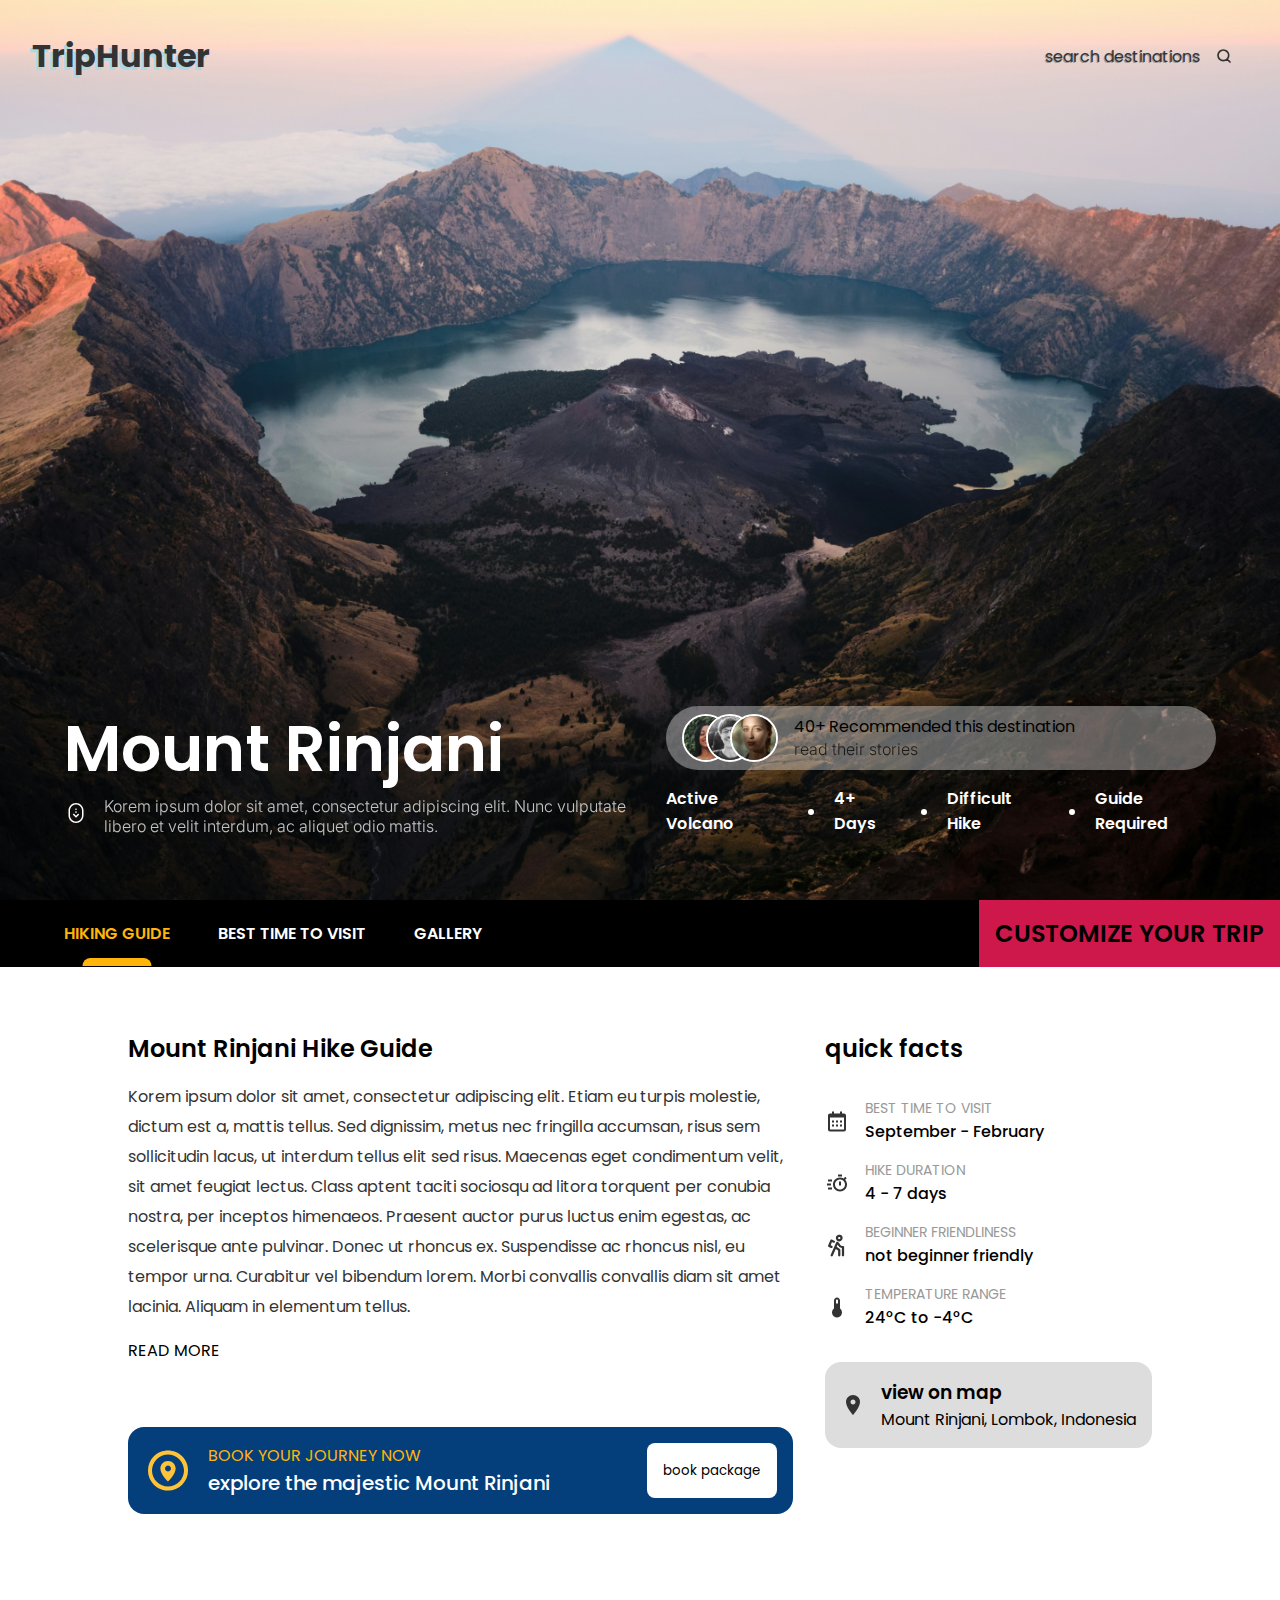
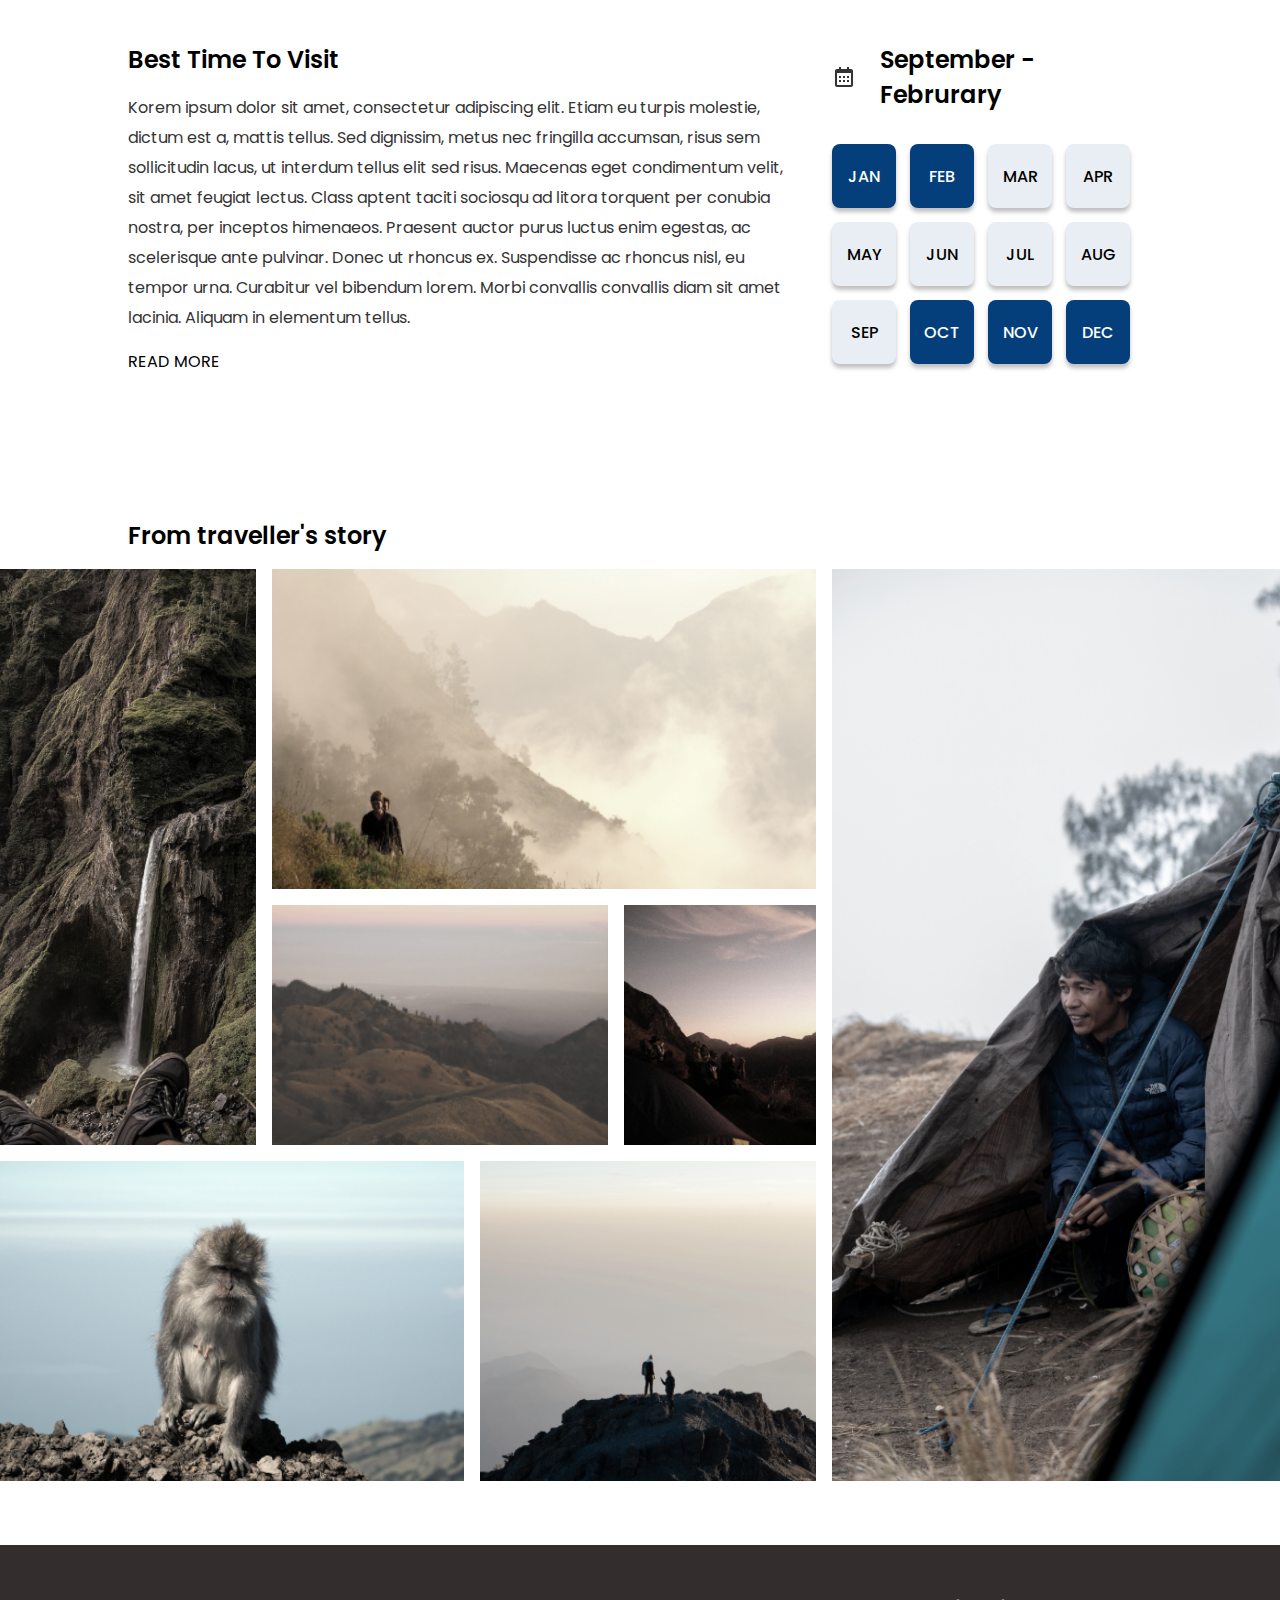
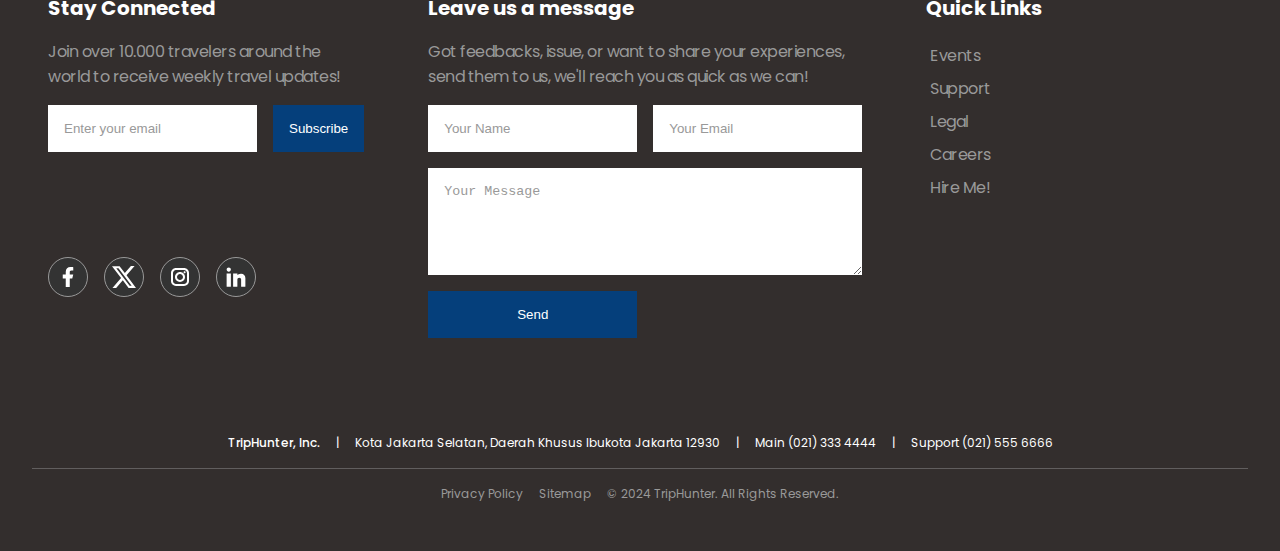
==== index.html @ 0fc958b6 "rework: add completely different website (#2)" ====
<!DOCTYPE html>
<html lang="en">
  <head>
    <meta charset="UTF-8" />
    <meta name="viewport" content="width=device-width, initial-scale=1.0" />
    <title>Hunt your next Trip!</title>
    <link rel="icon" type="image/x-icon" href="assets/favicon.ico" />
    <link rel="stylesheet" href="assets/style.css" />
  </head>
  <body>
    <section class="modal" id="search-modal">
      <a class="modal-bg-closer" href="#"></a>

      <div class="container">
        <form action="#">
          <div class="search-main">
            <svg
              xmlns="http://www.w3.org/2000/svg"
              width="24"
              height="24"
              viewBox="0 0 24 24"
              fill="none"
            >
              <path
                d="M21 20.9926L16.657 16.6496M16.657 16.6496C17.3999 15.9067 17.9892 15.0248 18.3912 14.0541C18.7933 13.0835 19.0002 12.0432 19.0002 10.9926C19.0002 9.94197 18.7933 8.90166 18.3913 7.93103C17.9892 6.9604 17.3999 6.07846 16.657 5.33558C15.9141 4.59269 15.0322 4.0034 14.0616 3.60135C13.0909 3.1993 12.0506 2.99237 11 2.99237C9.94942 2.99237 8.90911 3.1993 7.93848 3.60135C6.96785 4.0034 6.08591 4.59269 5.34302 5.33558C3.84269 6.83591 2.99982 8.87079 2.99982 10.9926C2.99982 13.1144 3.84269 15.1492 5.34302 16.6496C6.84335 18.1499 8.87824 18.9928 11 18.9928C13.1218 18.9928 15.1567 18.1499 16.657 16.6496Z"
                stroke="#333333"
                stroke-width="2.5"
                stroke-linecap="round"
                stroke-linejoin="round"
              />
            </svg>
            <input
              type="text"
              name="destination-name"
              id="destination-name"
              placeholder="search destinations ..."
            />
            <button type="submit">search</button>
          </div>

          <div class="search-category">
            <p>What kind of trip you looking for?</p>
            <div class="category-group">
              <input
                type="radio"
                name="trip-type"
                id="hike"
                value="hike"
                checked
              />
              <label for="hike">Hike</label>

              <input
                type="radio"
                name="trip-type"
                id="romantic"
                value="romantic"
              />
              <label for="romantic">Romantic</label>

              <input type="radio" name="trip-type" id="fancy" value="fancy" />
              <label for="fancy">Fancy</label>

              <input
                type="radio"
                name="trip-type"
                id="historical"
                value="historical"
              />
              <label for="historical">Historical</label>

              <input
                type="radio"
                name="trip-type"
                id="addrenaline"
                value="addrenaline"
              />
              <label for="addrenaline">Addrenaline Hunt</label>
            </div>
          </div>

          <div class="recent">
            <p>Recent Searches</p>

            <div class="recent-items">
              <div class="recent-item">
                <img src="assets/icons/hike.svg" alt="hike icon" />
                <div class="description">
                  <h3>Mount Rinjani</h3>
                  <p>
                    4+ days hike to the most beautiful peak on east Indonesia
                  </p>
                </div>
              </div>

              <div class="recent-item">
                <img src="assets/icons/fire.svg" alt="fire (adrenaline) icon" />
                <div class="description">
                  <h3>Gili Trawangan Bungee Jumping</h3>
                  <p>The best Bungee Jumping spot in Indonesia</p>
                </div>
              </div>

              <div class="recent-item">
                <img src="assets/icons/scuba.svg" alt="hike icon" />
                <div class="description">
                  <h3>Raja Ampat</h3>
                  <p>Scuba dive in the world-famous marine wildlife habitat</p>
                </div>
              </div>
            </div>
          </div>
        </form>

        <div class="footer"></div>
      </div>
    </section>

    <main>
      <header>
        <h1>TripHunter</h1>
        <a class="search" href="#search-modal">
          <span>search destinations</span>
          <svg
            xmlns="http://www.w3.org/2000/svg"
            width="24"
            height="24"
            viewBox="0 0 24 24"
            fill="none"
          >
            <path
              d="M21 20.9926L16.657 16.6496M16.657 16.6496C17.3999 15.9067 17.9892 15.0248 18.3912 14.0541C18.7933 13.0835 19.0002 12.0432 19.0002 10.9926C19.0002 9.94197 18.7933 8.90166 18.3913 7.93103C17.9892 6.9604 17.3999 6.07846 16.657 5.33558C15.9141 4.59269 15.0322 4.0034 14.0616 3.60135C13.0909 3.1993 12.0506 2.99237 11 2.99237C9.94942 2.99237 8.90911 3.1993 7.93848 3.60135C6.96785 4.0034 6.08591 4.59269 5.34302 5.33558C3.84269 6.83591 2.99982 8.87079 2.99982 10.9926C2.99982 13.1144 3.84269 15.1492 5.34302 16.6496C6.84335 18.1499 8.87824 18.9928 11 18.9928C13.1218 18.9928 15.1567 18.1499 16.657 16.6496Z"
              stroke-width="2.5"
              stroke-linecap="round"
              stroke-linejoin="round"
            />
          </svg>
        </a>
      </header>
      <section class="hero">
        <div class="title">
          <h1>Mount Rinjani</h1>

          <div class="subtitle">
            <div class="scroll-down">
                <img src="assets/icons/scroll_down.svg" alt="scroll down icon" />
              </div>
                <p class="small">
                    Korem ipsum dolor sit amet, consectetur adipiscing elit. Nunc
                    vulputate libero et velit interdum, ac aliquet odio mattis.
                </p>
          </div>
        </div>
        <div class="extra">
          <div class="recommendation">
            <div class="user-group">
              <img src="assets/users/user-3.png" alt="user-3" />
              <img src="assets/users/user-2.png" alt="user-2" />
              <img src="assets/users/user-1.png" alt="user-1" />
            </div>
            <div class="description">
              <p>40+ Recommended this destination</p>
              <p class="small">read their stories</p>
            </div>

            <div class="description smallscreen">
              <p>40+ Recommendations</p>
            </div>
          </div>

          <div class="labels">
            <span class="label">Active Volcano</span>
            <span class="label">4+ Days</span>
            <span class="label">Difficult Hike</span>
            <span class="label">Guide Required</span>
          </div>
        </div>
      </section>
    </main>

    <section class="tab">
      <div class="tab-main">
        <input
          type="radio"
          name="tab-item-selector"
          id="guide"
          value="guide"
          checked
        />
        <a href="#guide">
          <label for="guide"> Hiking Guide </label>
        </a>

        <input
          type="radio"
          name="tab-item-selector"
          id="best-time-to-visit"
          value="best-time-to-visit"
        />
        <a href="#best-time-to-visit">
          <label for="best-time-to-visit"> Best Time to visit </label>
        </a>

        <input
          type="radio"
          name="tab-item-selector"
          id="gallery"
          value="gallery"
        />
        <a href="#gallery">
          <label for="gallery"> Gallery </label>
        </a>
      </div>

      <div class="tab-extra">
        <h2>customize your trip</h2>
      </div>
    </section>

    <div class="with-article-wrapper">
      <section class="hike-guide with-article" id="guide">
        <div class="article-group">
          <article>
            <h2>Mount Rinjani Hike Guide</h2>
            <p>
              Korem ipsum dolor sit amet, consectetur adipiscing elit. Etiam eu
              turpis molestie, dictum est a, mattis tellus. Sed dignissim, metus
              nec fringilla accumsan, risus sem sollicitudin lacus, ut interdum
              tellus elit sed risus. Maecenas eget condimentum velit, sit amet
              feugiat lectus. Class aptent taciti sociosqu ad litora torquent
              per conubia nostra, per inceptos himenaeos. Praesent auctor purus
              luctus enim egestas, ac scelerisque ante pulvinar. Donec ut
              rhoncus ex. Suspendisse ac rhoncus nisl, eu tempor urna. Curabitur
              vel bibendum lorem. Morbi convallis convallis diam sit amet
              lacinia. Aliquam in elementum tellus.
            </p>
            <span class="more">read more</span>
          </article>

          <div class="quick-actions">
            <img src="assets/icons/location.svg" alt="location icon" />
            <div class="description">
              <h3>Book your journey now</h3>
              <p>explore the majestic Mount Rinjani</p>
            </div>
            <button>book package</button>
          </div>
        </div>

        <aside>
          <h2>quick facts</h2>
          <div class="items">
            <div class="item">
              <img src="assets/icons/calendar.svg" alt="calendar icon" />
              <div class="description">
                <h3>best time to visit</h3>
                <p>September - February</p>
              </div>
            </div>
            <div class="item">
              <img src="assets/icons/duration.svg" alt="duration icon" />
              <div class="description">
                <h3>hike duration</h3>
                <p>4 - 7 days</p>
              </div>
            </div>
            <div class="item">
              <img src="assets/icons/hike.svg" alt="hike icon" />
              <div class="description">
                <h3>beginner friendliness</h3>
                <p>not beginner friendly</p>
              </div>
            </div>
            <div class="item">
              <img src="assets/icons/temperature.svg" alt="temperature icon" />
              <div class="description">
                <h3>Temperature range</h3>
                <p>24°C to -4°C</p>
              </div>
            </div>
          </div>

          <div class="map-link">
            <img src="assets/icons/map.svg" alt="map icon" />
            <div class="description">
              <h3>view on map</h3>
              <p>Mount Rinjani, Lombok, Indonesia</p>
            </div>
          </div>
        </aside>
      </section>

      <section class="best-time-to-visit with-article" id="best-time-to-visit">
        <article>
          <h2>Best Time To Visit</h2>
          <p>
            Korem ipsum dolor sit amet, consectetur adipiscing elit. Etiam eu
            turpis molestie, dictum est a, mattis tellus. Sed dignissim, metus
            nec fringilla accumsan, risus sem sollicitudin lacus, ut interdum
            tellus elit sed risus. Maecenas eget condimentum velit, sit amet
            feugiat lectus. Class aptent taciti sociosqu ad litora torquent per
            conubia nostra, per inceptos himenaeos. Praesent auctor purus luctus
            enim egestas, ac scelerisque ante pulvinar. Donec ut rhoncus ex.
            Suspendisse ac rhoncus nisl, eu tempor urna. Curabitur vel bibendum
            lorem. Morbi convallis convallis diam sit amet lacinia. Aliquam in
            elementum tellus.
          </p>
          <span class="more">read more</span>
        </article>

        <aside>
          <div class="header">
            <img src="assets/icons/calendar.svg" alt="calendar icon" />
            <h2>September - Februrary</h2>
          </div>

          <div class="calendar">
            <div class="calendar-item active">jan</div>
            <div class="calendar-item active">feb</div>

            <div class="calendar-item">mar</div>

            <div class="calendar-item">apr</div>

            <div class="calendar-item">may</div>

            <div class="calendar-item">jun</div>

            <div class="calendar-item">jul</div>

            <div class="calendar-item">aug</div>

            <div class="calendar-item">sep</div>

            <div class="calendar-item active">oct</div>

            <div class="calendar-item active">nov</div>

            <div class="calendar-item active">dec</div>
          </div>
        </aside>
      </section>
    </div>

    <section class="gallery" id="gallery">
      <h2>From traveller's story</h2>
      <div class="images">
        <img src="assets/images/image-1.png" alt="image-1" />
        <img src="assets/images/image-2.png" alt="image-2" />
        <img src="assets/images/image-3.png" alt="image-3" />
        <img src="assets/images/image-4.png" alt="image-4" />
        <img src="assets/images/image-5.png" alt="image-5" />
        <img src="assets/images/image-6.png" alt="image-6" />
        <img src="assets/images/image-7.png" alt="image-7" />
      </div>
    </section>

    <div class="bottom">
      <section class="subscribe">
        <h3>Stay Connected</h3>
        <p>
          Join over 10.000 travelers around the world to receive weekly travel
          updates!
        </p>
        <form action="#">
          <input type="email" name="email" placeholder="Enter your email" />
          <button type="submit">Subscribe</button>
        </form>
      </section>

      <section class="comment">
        <h3>Leave us a message</h3>
        <p>
          Got feedbacks, issue, or want to share your experiences, send them to
          us, we'll reach you as quick as we can!
        </p>
        <form action="#">
          <input type="text" name="name" placeholder="Your Name" />
          <input type="email" name="email" placeholder="Your Email" />
          <textarea
            name="message"
            placeholder="Your Message"
            rows="5"
          ></textarea>
          <button type="submit">Send</button>
        </form>
      </section>

      <section class="quick-links">
        <h3>Quick Links</h3>
        <ul>
          <li><a href="#">Events</a></li>
          <li><a href="#">Support</a></li>
          <li><a href="#">Legal</a></li>
          <li><a href="#">Careers</a></li>
          <li><a href="#">Hire Me!</a></li>
        </ul>
      </section>

      <section class="social">
        <ul>
          <li>
            <a href="#"
              ><img src="assets/icons/facebook.svg" alt="facebook icon"
            /></a>
          </li>
          <li>
            <a href="#"><img src="assets/icons/x.svg" alt="twitter icon" /></a>
          </li>
          <li>
            <a href="#"
              ><img src="assets/icons/instagram.svg" alt="instagram icon"
            /></a>
          </li>
          <li>
            <a href="#"
              ><img src="assets/icons/linkedin.svg" alt="linkedin icon"
            /></a>
          </li>
        </ul>
      </section>
    </div>

    <footer>
      <div class="detail">
        <p>TripHunter, Inc.</p>
        <p>Kota Jakarta Selatan, Daerah Khusus Ibukota Jakarta 12930</p>
        <p>Main (021) 333 4444</p>
        <p>Support (021) 555 6666</p>
      </div>
      <nav>
        <a href="/privacy.html">Privacy Policy</a>
        <a href="#">Sitemap</a>
        <p>&copy; 2024 TripHunter. All Rights Reserved.</p>
      </nav>
    </footer>
  </body>
</html>
---- assets/style.css ----
* {
    box-sizing: border-box;
}
html, body, h1, h2, h3, h4, p, a, li, ul {
    margin: 0;
    padding: 0;
}

@font-face {
    font-family: 'Inter';
    src: url(fonts/Inter/Inter-VariableFont_opsz\,wght.ttf);
}

@font-face {
    font-family: 'Poppins';
    src: url(fonts/Poppins/Poppins-Regular.ttf);
    font-weight: 400;
    font-style: normal;
}

@font-face {
    font-family: 'Poppins';
    src: url(fonts/Poppins/Poppins-Medium.ttf);
    font-weight: 600;
    font-style: normal;
}

@font-face {
    font-family: 'Poppins';
    src: url(fonts/Poppins/Poppins-SemiBold.ttf);
    font-weight: 700;
    font-style: normal;
}


@font-face {
    font-family: 'Poppins';
    src: url(fonts/Poppins/Poppins-Bold.ttf);
    font-weight: 800;
    font-style: normal;
}

body {
    font-family: 'Poppins', sans-serif; 
}

.small {
    font-family: 'Inter', sans-serif;
    font-weight:300;
    opacity: .75;
}

.modal {
    visibility: hidden;
    position: absolute;
    top: 0;
    bottom: 0;
    right: 0;
    left: 0;
    display: flex;
    align-items: center;
    justify-content: center;
}

.modal .modal-bg-closer {
    display: block;
    position: absolute;
    top: 0;
    bottom: 0;
    right: 0;
    left: 0;
    
    transition: all .5s;
    z-index: 4;
    background: rgba(0, 0, 0, 0.5);
}

.modal:target {
    visibility: visible;
    opacity: 1;
}

.modal .container {
    min-width: 480px;
    width: 50vw;
    background: #fff;
    z-index: 5;
    border-radius: 1rem;
}

.modal .search-main {
    display: flex;
    flex-direction: row;
    justify-content: space-between;
    gap:1rem;
    padding: 1rem;
    border-bottom: 1px solid #ccc;
}

.modal .search-main input {
    border: none;
    width: 100%;
    flex: 1;
    font-size: 1rem;
    letter-spacing: .75px;
}

.modal .search-main input::placeholder {
    color: #999;
}

.modal .search-main input:focus, .modal .search-main input:active {
    outline: none;
}

.modal .search-main button {
    border: none;
    background-color:transparent;
    cursor: pointer;
}

.modal .search-main button:hover {
    text-decoration: underline;
}

.modal .search-category {
    padding: 1rem;
    display: flex;
    gap:1rem;
    flex-direction: column;
    border-bottom: 1px solid #ccc;
}

.modal .search-category .category-group {
    display: flex;
    flex-direction: row;
    gap: .5rem;
}

.modal .search-category input[type=radio] {
    display: none;
}

.modal .search-category label {
    display: flex;
    justify-content: center;
    align-items: center;
    padding: .25rem .5rem;
    cursor: pointer;
    border-radius: 4px;
    border: 2px solid transparent;
    box-shadow: rgba(0, 0, 0, 0.05) 0px 6px 24px 0px, rgba(0, 0, 0, 0.08) 0px 0px 0px 1px;
    font-size: .875rem;
    user-select: none;
    cursor: pointer;
    color: #999;
    transition: color .2s ease-out, border-color .2s ease-out;
}

.modal .search-category label:hover {
    text-decoration: underline;
    color: #333;
}

.modal .search-category input[type=radio]:checked + label {
    border-color: #333;
    color: #333;
}

.modal .recent {
    padding: 1rem;
    display: flex;
    flex-direction: column;
    gap: 1rem;
}

.modal .recent .recent-items {
    display: flex;
    flex-direction: column;
    gap: 1rem;
}

.modal .recent .recent-item {
    display: flex;
    flex-direction: row;
    gap: 1rem;
    cursor: pointer;
    user-select: none;
    opacity: .5;
    transition: opacity .2s ease-out;
}

.modal .recent .recent-item:hover {
    opacity: 1;
}

.modal .recent .recent-item:hover .description h3 {
    text-decoration: underline;
}

.modal .recent .recent-item img {
    display: block;
    background: #f2f2f2;
    width: 2rem;
    height: 2rem;
    padding: .5rem;
    border: 1px solid #ddd;
    border-radius: .5rem;
}

.modal .recent .recent-item .description {
    display: flex;
    flex-direction: column;
}

.modal .recent .recent-item .description h3 {
    font-size: 1rem;
    font-weight: 600;
}

.modal .recent .recent-item .description p {
    font-size: .875rem;
    font-weight: 400;
    color: #333;
}


header {
    display: flex;
    align-items: center;
    justify-content: space-between;
    padding: 2rem;
}

header .search {
    display: flex;
    align-items: center;
    gap: 1rem;
    padding: .5rem 1rem;
    color: #333;
    text-decoration: none;
    background: transparent;
    transition: background .2s ease-out, color .2s ease-out .2s;
    cursor: pointer;
    border-radius: 1rem;
}

header .search svg {
    stroke: #333;
    width: 1rem;
    height: 1rem;
    transition: stroke .2s ease-out .2s;
}

header .search:hover {
    background: #00000077;
    color: #fff;
}

header .search:hover svg {
    stroke: #fff;
}

header .search img {
    width: 1rem;
    height: 1rem;
}

main header .search span {
    text-shadow: -0.04em 0.04em #999;
}

main header .search:hover span  {
    text-shadow: none;
}


main {
    background: url('images/hero-bg.png');
    background-size: cover;
    background-repeat: no-repeat;
    background-position: center;
    width: 100vw;
    height: 100vh;

    display: flex;
    flex-direction: column;
    justify-content: space-between;
}

main section.hero {
    display: flex;
    flex-direction: row;
    align-items: flex-end;
    justify-content: space-between;
    padding: 4rem;
}

main header h1 {
    color: #333;
    text-shadow: -0.08em 0.08em lightblue;
    font-family: Poppins;
    font-size: 2rem;
    font-style: normal;
    font-weight: 800;
    line-height: normal;
}


main section.hero .title h1 {
    font-size: 4rem;
    font-weight: 700;
    color: #fff;
    max-width: 45vw;
}


main section.hero .title p {
    color: #fff;
    max-width: 45vw;
}

main section.hero .subtitle {
    display: flex;
    flex-direction: row;
    gap: 1rem;
    align-items: center;
    justify-content: start;
}

main section.hero .subtitle .scroll-down {
    user-select: none;
    animation: wave 2s infinite;
}

@keyframes wave {
    50%,
    100% {
        transform: translateY(0);
    }

	70%,
	90% {
		transform: translateY(8px);
	}

	60%, 
    80% {
		transform: translateY(-8px);
	}
}

main .extra .recommendation {
    display: flex;
    gap: 1rem;
    background: #ffffff5b;
    padding: .5rem 1rem;
    padding-right: 2rem;
    border-radius: 3rem;
    justify-content: flex-start;
}

main .extra .recommendation .description {
    display: flex;
    flex-direction: column;
}

main .extra .recommendation .description.smallscreen {
    display: none;
}

.user-group {
    display: flex;
    justify-content: center;
    align-items: center; 
    width: 6rem;
}

.user-group img {
    border-radius: 50%;
    border: 2px solid #FFF;
    height: 48px;
    width: 48px;
}

.user-group img:nth-child(1) {
    transform: translateX(1.5rem);
    z-index: 1;
}
.user-group img:nth-child(2) {
    z-index: 2;
}

.user-group img:nth-child(3) {
    transform: translateX(-1.5rem);
    z-index: 3;
}

main section.hero .labels {
    display: flex;
    gap: 3rem;
    margin-top: 1rem;
}

main section.hero .labels .label {
    color: #fff;
    position: relative;
    font-weight: 700;
}

main section.hero .labels .label:not(:last-child)::after {
    position: absolute;
    right: -1.75rem;
    top:calc(50% - .125rem);
    content: '';
    display: block;
    width: .375rem;
    height: .375rem;
    border-radius: 50%;
    background: #fff;
}

section.tab {
    display: flex;
    flex-direction: row;
    justify-content: space-between;
    align-items: center;
    background: #000;
    
    padding-left: 3rem;
    font-weight: 700;
    text-transform: uppercase;
}

section.tab a {
    text-decoration: none;
    color: #fff;
}

section.tab .tab-main {
    display: flex;
    flex-direction: row;
    gap: 1rem;
}

section.tab .tab-main label {
    user-select: none;
}

section.tab .tab-main input[type="radio"] {
    display: none;
}

section.tab .tab-main input[type="radio"]:checked + a label {
    color: #ffb509;
}

section.tab .tab-main input[type="radio"]:checked + a label::after {
    content: '';
    display: block;
    width: 50%;
    height: .5rem;
    position: absolute;
    bottom: calc(-.25rem - 1px);
    left: 50%;
    transform: translateX(-50%);
    background: #ffb509;
    border-top-left-radius: 1rem;
    border-top-right-radius: 1rem;
}

section.tab .tab-main label {
    padding: 1rem;
    position: relative;
    cursor: pointer;
}

section.tab .tab-main label:hover a {
    cursor: pointer;
    text-decoration: underline;
}

section.tab .tab-main .tab-item {
    padding: 1rem;
}

section.tab .tab-extra {
    background: #CE184C;
    padding: 1rem;
}

section .article-group {
    flex: 1;
    display: flex;
    flex-direction: column;
    gap: 4rem;
}

section aside {
    min-width: 25vw;
    display: flex;
    flex-direction: column;

    gap: 2rem;
}

section article {
    display: flex;
    flex-direction: column;
    gap: 1rem;
}

section article p {
    line-height: 1.875rem;
    color: #333;
}

section article span {
    text-transform: uppercase;
    cursor: pointer;
}

section article span:hover {
    text-decoration: underline;
}

section.hike-guide {
    padding: 4rem 8rem;
    display: flex;
    gap: 2rem;
}

section.hike-guide .quick-actions {
    display: flex;
    gap: 1rem;
    background: #053F7B;
    padding: 1rem;
    border-radius: 1rem;
}

section.hike-guide .quick-actions .description {
    display: flex;
    flex-direction: column;
    flex: 1;
}

section.hike-guide .quick-actions .description h3 {
    font-size: 1rem;
    font-weight: 400;
    text-transform: uppercase;
    color: #FFB509;
} 

section.hike-guide .quick-actions .description p {
    font-weight: 600;
    font-size: 1.25rem;
    color: #fff;
}

section.hike-guide .quick-actions button {
    border: none;
    background: #fff;
    font-family: 'Poppins', sans-serif;
    padding: 1rem;
    border-radius: .5rem;
}


section.hike-guide .items {
    display: flex;
    flex-direction: column;
    gap: 1rem;
}

section.hike-guide .item {
    display: flex;
    align-items: center;
    gap: 1rem;
}

section.hike-guide   .item .description h3 {
    font-size: .875rem;
    font-weight: 400;
    text-transform: uppercase;
    color: #999;
}

section.hike-guide   .item .description p {
    font-weight: 600;
    font-size: 1rem;
}

section.hike-guide .map-link {
    display: flex;
    flex-direction: row;
    gap: 1rem;
    padding: 1rem;
    background: #ddd;
    border-radius: 1rem;
}

section.best-time-to-visit {
    display: flex;
    gap: 2rem;
    padding: 4rem 8rem;
}

section.best-time-to-visit aside .header {
    display: flex;
    gap: 1.5rem;
}

.calendar {
    display: grid;
    grid-template-columns: repeat(4, 4rem);
    gap: .875rem;
}

.calendar-item {
    font-weight: 600;
    text-transform: uppercase;
    background: #E8EEF3;
    width: 4rem;
    height: 4rem;
    border-radius: .5rem;
    box-shadow: 0px 4px 4px 0px rgba(0, 0, 0, 0.25);
    display: flex;
    align-items: center;
    justify-content: center;
}

.calendar-item.active {
    background-color: #053F7B;
    color: #fff;
}

section.gallery {
    padding: 4rem 0;
}

section.gallery h2 {
    padding: 1rem 8rem;
}

section.gallery .images {
    display: grid;
    grid-template-columns: 20% 15% 10% 15% 40%;
    grid-template-rows: 20rem 15rem 20rem;
    gap: 1rem;
    width: 100vw;
    overflow-x: auto;
}

section.gallery .images img {
    width: 100%;
    height: 100%;
    object-fit: cover;
    object-position: center;
    filter: grayscale(.5) blur(.5px);
    transition: filter .1s ease-out .2s, transform .2s ease-out;
    cursor: pointer;
}

section.gallery .images img:hover {
    filter: grayscale(0) blur(0);
    transform: scale(1.005);
}

section.gallery .images img:nth-child(1) {
    grid-column: 1 / 2;
    grid-row: 1 / 3;
    object-position: center bottom;
}

section.gallery .images img:nth-child(2) {
    grid-column: 2 / 5;
    grid-row: 1 / 2;
    object-position: center bottom;
}

section.gallery .images img:nth-child(3) {
    grid-column: 2 / 4;
    grid-row: 2 / 3;
    object-position: center calc(50% - 6rem);
}

section.gallery .images img:nth-child(4) {
    grid-column: 4/5;
    grid-row: 2 / 3;
}

section.gallery .images img:nth-child(5) {
    grid-column: 1/3;
    grid-row: 3 / 4;
    
}

section.gallery .images img:nth-child(6) {
    grid-column: 3/5;
    grid-row: 3 / 4;
    object-position: center calc(50%);
}
section.gallery .images img:nth-child(7) {
    grid-column: 5/6;
    grid-row: 1/ 4;
}

.bottom {
    gap: 2rem;
    padding: 2rem;
    background-color: #332e2d;
    overflow: hidden;
}

.bottom button {
    border: none;
    background-color: #053F7B;
    color: #fff;
    padding: 1rem;
    cursor: pointer;
}

.bottom input,
.bottom textarea {
    border: none;
    background-color: #fff;
    padding: 1rem;
}

.bottom input::placeholder, 
.bottom textarea::placeholder {
    color: #999;
}

.bottom input:focus, .bottom input:active, .bottom textarea:focus, .bottom textarea:active {
    outline: none;
}

.bottom section {
    display: flex;
    flex-direction: column;
    gap: 1rem;
    padding: 1rem;
}

.bottom h3 {
    font-size: 1.25rem;
    font-weight: 800;
    color: #fff;
}

.bottom p, .bottom a {
    color: #999;
    font-size: 1rem;
    letter-spacing: -.5px;
}

.bottom section.subscribe {
    grid-area: subscribe;
}

.bottom section.social {
    grid-area: social;
}

.bottom section.comment {
    grid-area: comment;
}

.bottom section.quick-links {
    grid-area: quick-links;
}

.bottom  ul li {
    list-style: none;
}

.bottom section.social ul {
    display: flex;
    align-items: flex-start;
    justify-content: flex-start;
    gap: 1rem;
}

.bottom section.social a {
    border-radius: 3.125rem;
    border: 1px solid #999;
    background: #333;
    display: flex;
    width: 2.5rem;
    height: 2.5rem;
    padding: 0.75rem;
    justify-content: center;
    align-items: center;
    gap: 0.625rem;
    flex-shrink: 0;
}

.bottom section.quick-links li {
    padding: .25rem;
}

.bottom section.quick-links a {
    text-decoration: none;
}

.bottom section.quick-links a:hover {
    color: #053F7B;
}

.bottom section.subscribe form {
    display: flex;
    flex-direction: row;
    align-items: center;
    justify-content: flex-start;
    gap: 1rem;
}

.bottom section.subscribe input {
    flex: 1;
}

.bottom section.comment form {
    display: grid;
    grid-template-columns: 1fr 1fr;
    grid-template-rows: auto;
    grid-template-areas:
        "name email"
        "message message";
    gap: 1rem;
}


.bottom section.comment form input[name="name"] {
    grid-area: name;
}

.bottom section.comment form input[name="email"] {
    grid-area: email;
}

.bottom section.comment form textarea {
    grid-area: message;
}

footer {
    background-color: #332e2d;
    color: #fff;
    padding: 2rem;
    font-size: .75rem;
    overflow: hidden;
}

footer .detail {
    display: flex;
    gap: 1rem;
    justify-content: center;
    border-bottom: 1px solid #99999975;
    padding: 1rem;
}

footer .detail p:first-child {
    font-weight: 600;
}

footer .detail p:first-child::before{
    content: none;
}


footer .detail p::before {
    content: " | ";
    display: inline-block;
    padding-right: 1rem;
}

footer nav {
    display: flex;
    justify-content: center;
    padding: 1rem;
    gap: 1rem;
    color: #999;
}

footer a {
    color: #999;
    text-decoration: none;
    cursor: pointer;
}

footer a:hover {
    color: #053F7B;
}


/* Large devices (desktops, 1025px and up) */
@media only screen and (min-width: 1025px) {
    .bottom {
        display: grid;
        grid-template-columns: repeat(3, 1fr);
        grid-template-rows: auto;
        grid-template-areas:
            "subscribe comment quick-links"
            "social comment quick-links";
    }
}

/* Medium devices (tablets, 769px to 1024px) */
@media only screen and (min-width: 769px) and (max-width: 1024px) {
    main section.hero  {
        padding: 2rem;
        gap:1rem;
    }

    main .extra .recommendation {
        padding-right: .5rem;
        padding: .5rem;
    }

    main section.hero .title {
        flex: 1;
    }

    main section.hero .extra {
        max-width: 45vw;
    }

    main section.hero .labels .label:not(:last-child)::after {
        content: none;
    }

    main section.hero .labels {
        gap: 1rem;
    }

    section.tab {
        display: none;
    }

    .with-article-wrapper {
        display: flex;
        flex-direction: row;
        width: 100vw;
        overflow-x: auto;
    }

    section.with-article {
        padding:2rem;
        min-width: 100vw;
    }

    section.best-time-to-visit aside{
        display: none;
    }

    section.gallery h2 {
        padding: 2rem;
    }

    .bottom {
        grid-template-columns: repeat(2, 1fr);
        grid-template-areas:
            "subscribe comment"
            "social quick-links";
    }
}

/* Small devices (phones, 768px and down) */
@media only screen and (max-width: 768px) {
    .modal .container {
        min-width: calc(100vw - 2rem);
    }

    .modal .container .search-category .category-group {
        overflow-x: auto;
    }

    main header {
        padding: 1rem;
    }

    header .search {
        display: none;
    }


    main section.hero {
        display: flex;
        flex-direction: column;
        gap: 1rem;
        padding: 1rem;
        align-items: stretch;
    }

    main section.hero .scroll-down {
        display: none;
    }

    main section.hero .labels {
        display: none;
    }

    main section.hero .title {
        display: flex;
        flex-direction: column;
        gap: 1rem;
    }

    main section.hero .title h1 {
        display: block;
        font-size: 2.5rem;
        line-height: 2.5rem;
        width: 100%;
        max-width: 100%;
    }

    main section.hero .title p {
        display: none;
    }

    main .extra .recommendation {
        padding-right: .5rem;
        padding: .5rem;
    }

    main .extra .recommendation .description {
        display: none;
    }

    main .extra .recommendation .description.smallscreen {
        display: flex;
        align-items: center;
        justify-content: center;
    }

    main .extra .recommendation .description.smallscreen p {
        max-width: 100%;
    }

    section.tab {
        display: none;
    }

    .with-article-wrapper {
        display: flex;
        flex-direction: row;
        width: 100vw;
        overflow-x: auto;
    }

    section.with-article {
        padding:0;
    }

    section article, section aside {
        min-width: 100vw;
        padding: 1rem;
    }

    section.hike-guide .quick-actions {
        margin: 1rem;
        display: grid;
        grid-template-columns: 3rem 1fr;
        grid-template-rows: 1fr 3rem;
        grid-template-areas: "icon description" "button button";
    }

    section.hike-guide .quick-actions img {
        grid-area: icon;
    }

    section.hike-guide .quick-actions .description {
        grid-area: description;
    }

    section.hike-guide .quick-actions button {
        grid-area: button;
    }

    section.best-time-to-visit aside{
        display: none;
    }

    section.gallery h2 {
        display: none;
    }

    section.gallery .images {
        display: flex;
        flex-direction: column;
    }

    section.gallery .images img {
        width: auto;
        height: auto;
        padding: 0 1rem;
    }

    section.gallery .images img:nth-child(1),
    section.gallery .images img:nth-child(2),
    section.gallery .images img:nth-child(3),
    section.gallery .images img:nth-child(4),
    section.gallery .images img:nth-child(5),
    section.gallery .images img:nth-child(6),
    section.gallery .images img:nth-child(7) {
        object-position: unset;
    }

    .bottom {
        grid-template-columns: 1fr;
        grid-template-areas:
            "subscribe"
            "social"
            "comment"
            "quick-links";
    }

    .bottom section.comment form {
        display: grid;
        grid-template-columns: 1fr;
        grid-template-rows: auto;
        grid-template-areas:
            "name"
            "email"
            "message";
        gap: 1rem;
    }

    footer .detail {
        flex-direction: column;
    }

    footer .detail p::before {
        content: none;
    }

    footer nav {
        flex-direction: column;
    }
}
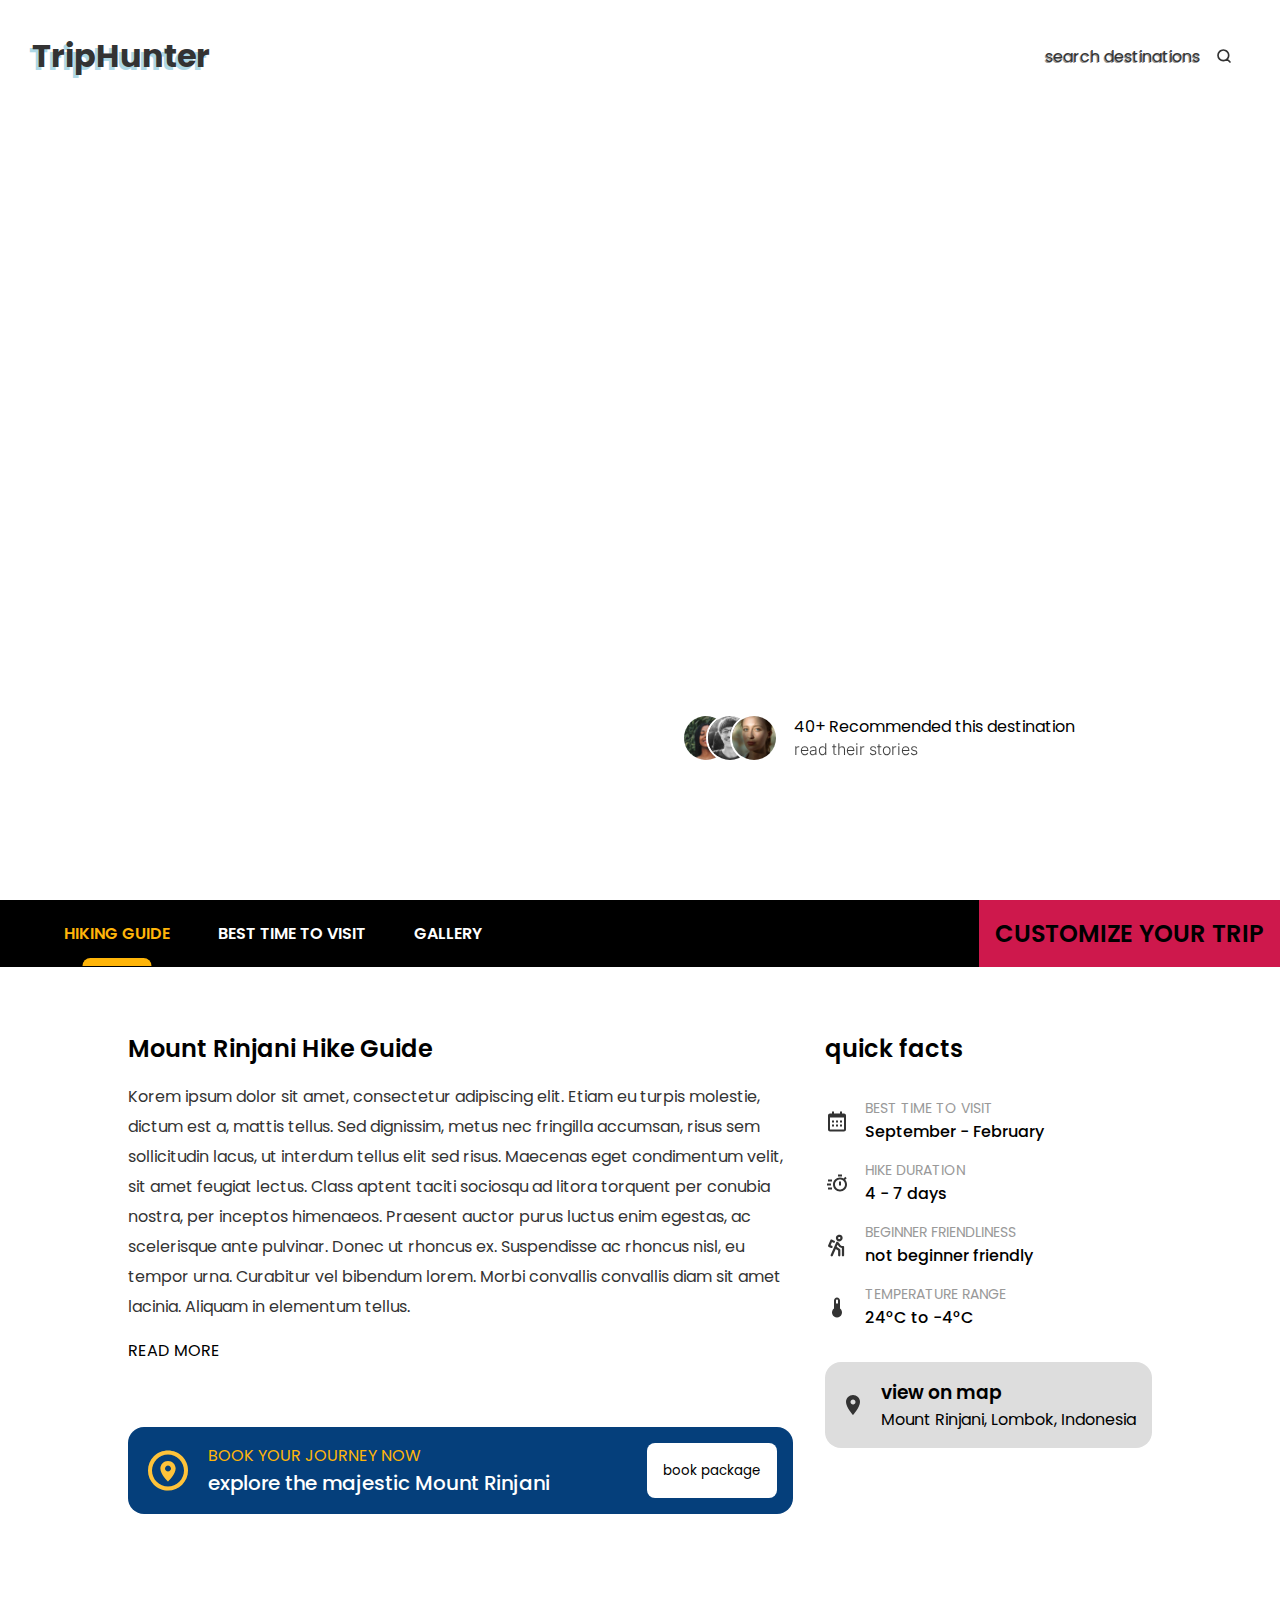
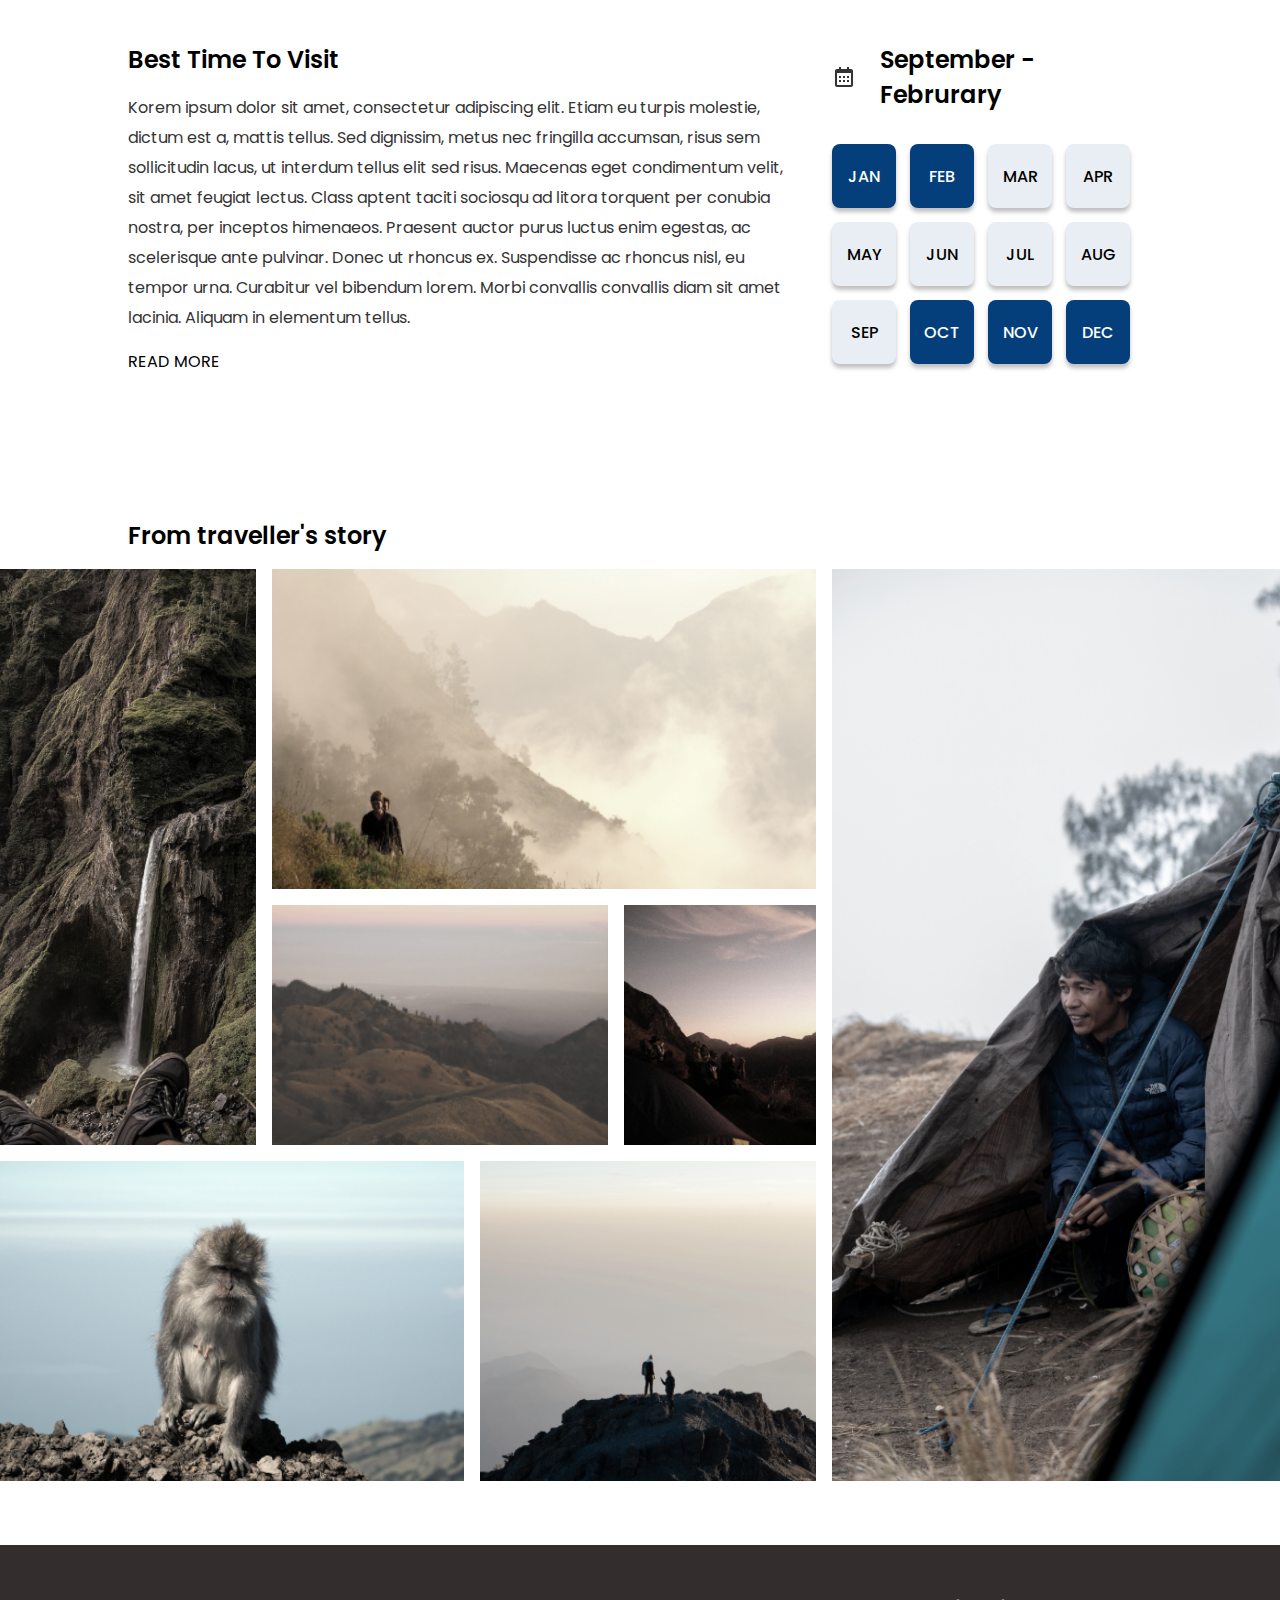
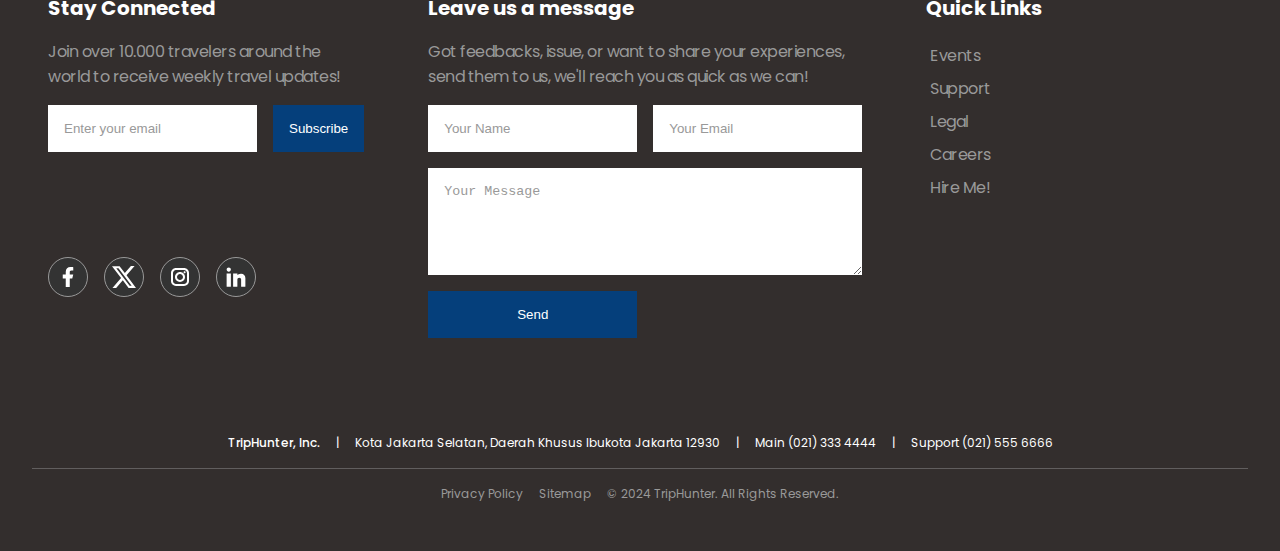
==== commit 4dc02504: "add css-only carousel (#3)" ====
--- a/index.html
+++ b/index.html
@@ -4,8 +4,13 @@
     <meta charset="UTF-8" />
     <meta name="viewport" content="width=device-width, initial-scale=1.0" />
     <title>Hunt your next Trip!</title>
+    <base href="https://dang0ta.github.io/triphunter/">
     <link rel="icon" type="image/x-icon" href="assets/favicon.ico" />
     <link rel="stylesheet" href="assets/style.css" />
+    <link rel="preload" as="image" href="https://images.unsplash.com/photo-1698799330469-e53f68a91c08">
+    <link rel="preload" as="image" href="https://images.unsplash.com/photo-1698267703889-06c41f9acba5">
+    <link rel="preload" as="image" href="https://images.unsplash.com/photo-1621001481154-a52cbb91fcc2">
+    <link rel="preload" as="image" href="https://images.unsplash.com/photo-1621001481322-facc9cd1dae7">
   </head>
   <body>
     <section class="modal" id="search-modal">
@@ -116,7 +121,20 @@
       </div>
     </section>
 
+    <section class="carousel">
+        <ul class="carousel-viewport">
+            <li id="carousel-slide-1">
+            </li>
+            <li id="carousel-slide-2">
+            </li>
+            <li id="carousel-slide-3">
+            </li>
+            <li id="carousel-slide-4">
+            </li>
+        </ul>
+    </section>
     <main>
+        
       <header>
         <h1>TripHunter</h1>
         <a class="search" href="#search-modal">
@@ -137,8 +155,15 @@
           </svg>
         </a>
       </header>
+      <div class="spacer"></div>
       <section class="hero">
         <div class="title">
+            <div class="carousel-nav">
+                <a href="#carousel-slide-1" class="carousel-nav-item"></a>
+                <a href="#carousel-slide-2" class="carousel-nav-item"></a>
+                <a href="#carousel-slide-3" class="carousel-nav-item"></a>
+                <a href="#carousel-slide-4" class="carousel-nav-item"></a>
+            </div>
           <h1>Mount Rinjani</h1>
 
           <div class="subtitle">
--- a/assets/style.css
+++ b/assets/style.css
@@ -276,17 +276,89 @@
 
 
 main {
-    background: url('images/hero-bg.png');
-    background-size: cover;
-    background-repeat: no-repeat;
-    background-position: center;
     width: 100vw;
     height: 100vh;
 
     display: flex;
     flex-direction: column;
+
+    position: relative;
+}
+
+main .spacer {
+    flex: 1;
+    height: 100%;
+    width: 100%;
+    pointer-events: none;
+}
+
+section.carousel {
+    position: absolute;
+    top: 0;
+    left: 0;
+    z-index: -1;
+}
+
+section.carousel ul.carousel-viewport {
+    display: flex;
+    flex-direction: row;
+
+    overflow-x: scroll;
+    scroll-behavior: smooth;
+    scroll-snap-type: x mandatory;
+
+    width: 100vw;
+    height: 100vh;
+}
+
+section.carousel img {
+    width: 100vw;
+    height: auto;
+}
+
+section.carousel li {
+    min-width: 100vw;
+    height: 100%;
+    list-style: none;
+    display: flex;
+    align-items: center;
     justify-content: space-between;
 }
+
+section.carousel li#carousel-slide-1 {
+    background: url(https://images.unsplash.com/photo-1698799330469-e53f68a91c08);
+    background-size: cover;
+    background-position: center;
+}
+
+section.carousel li#carousel-slide-2 {
+    background: url(https://images.unsplash.com/photo-1698267703889-06c41f9acba5);
+    background-size: cover;
+    background-position: center;
+}
+
+section.carousel li#carousel-slide-3 {
+    background: url(https://images.unsplash.com/photo-1621001481154-a52cbb91fcc2);
+    background-size: cover;
+    background-position: center;
+}
+
+section.carousel li#carousel-slide-4 {
+    background: url(https://images.unsplash.com/photo-1621001481322-facc9cd1dae7);
+    background-size: cover;
+    background-position: center;
+}
+
+section.carousel li a {
+    z-index: 999;
+    position: relative;
+    display: block;
+    cursor: pointer;
+    text-decoration: none;
+    color: #fff;
+    user-select: contain;
+}
+
 
 main section.hero {
     display: flex;
@@ -306,6 +378,24 @@
     line-height: normal;
 }
 
+
+main section.hero .title .carousel-nav {
+    display: flex;
+    flex-direction: row;
+    gap: 1rem;
+}
+
+main section.hero .title .carousel-nav a {
+    display: block;
+    width: 1rem;
+    height: 1rem;
+    background-color: #fff;
+    border-radius: 50%;
+}
+
+main section.hero .title .carousel-nav a:target {
+    background-color: #333;
+}
 
 main section.hero .title h1 {
     font-size: 4rem;
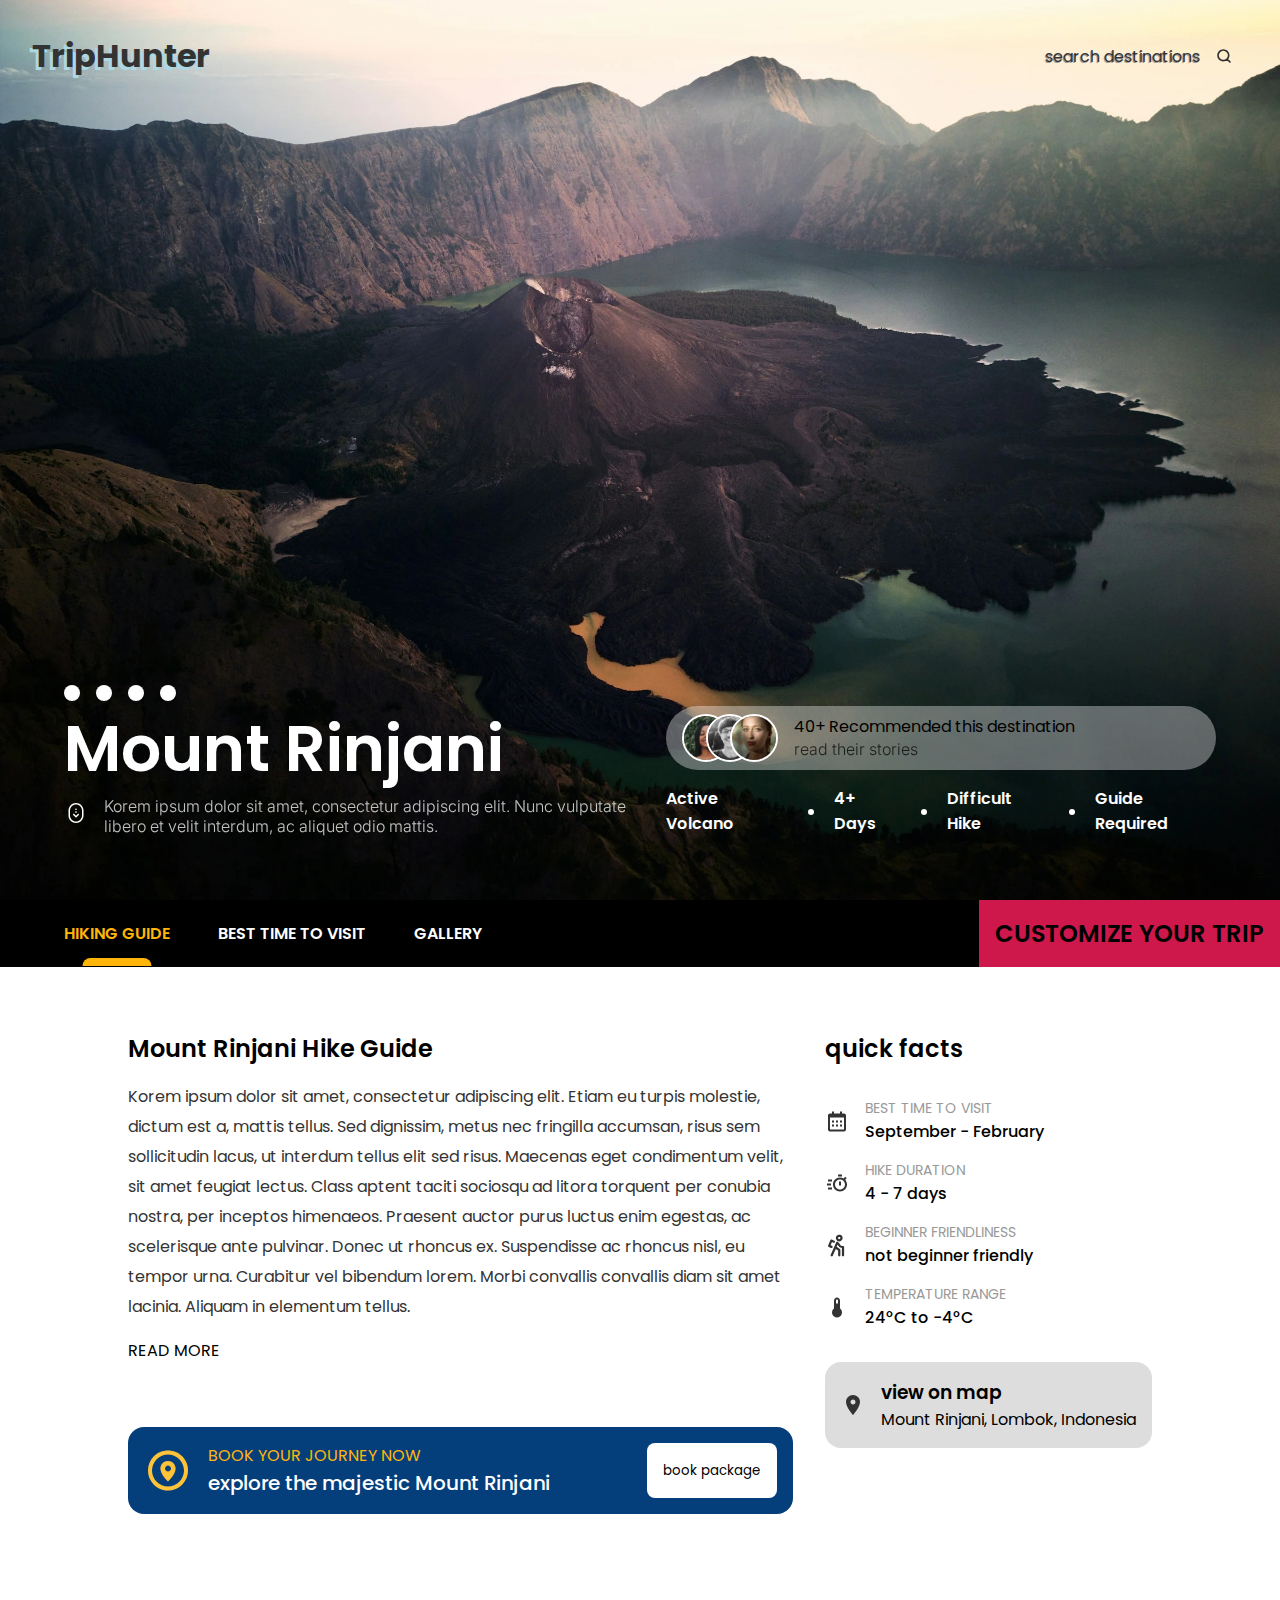
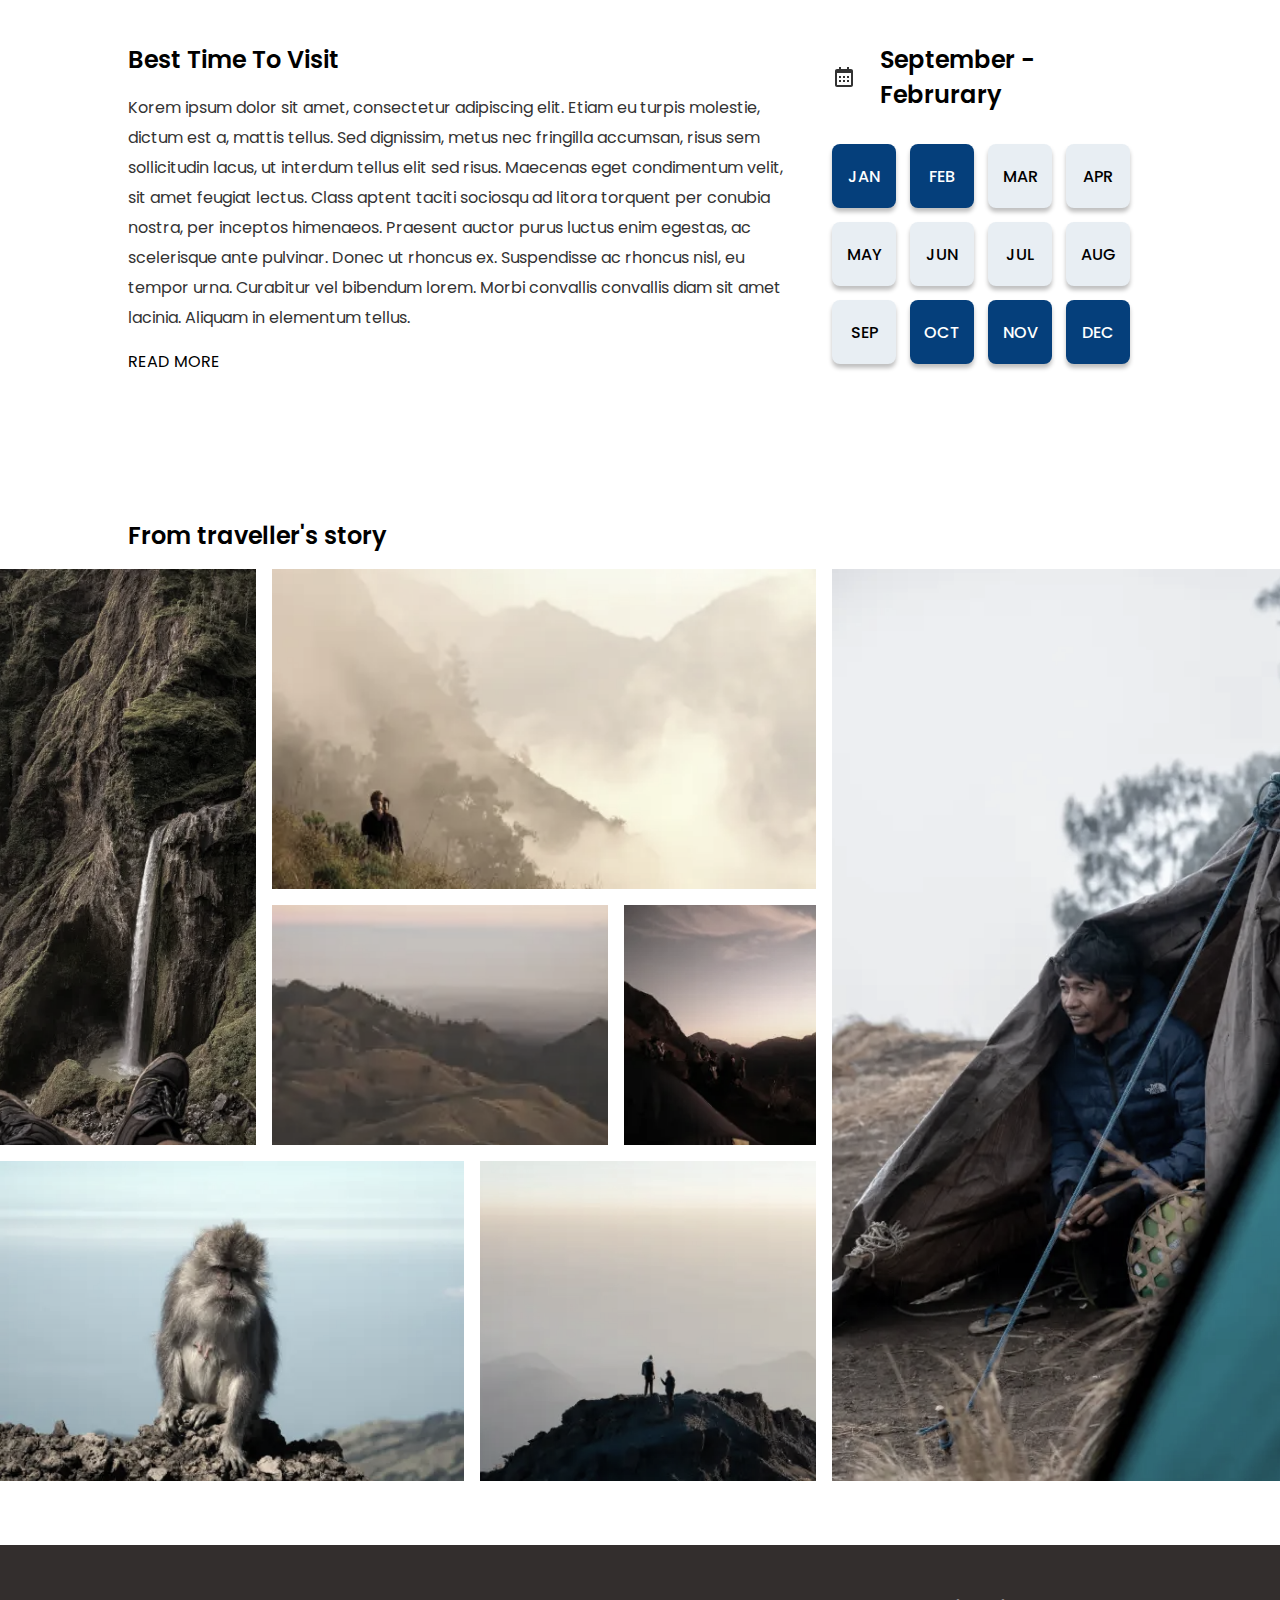
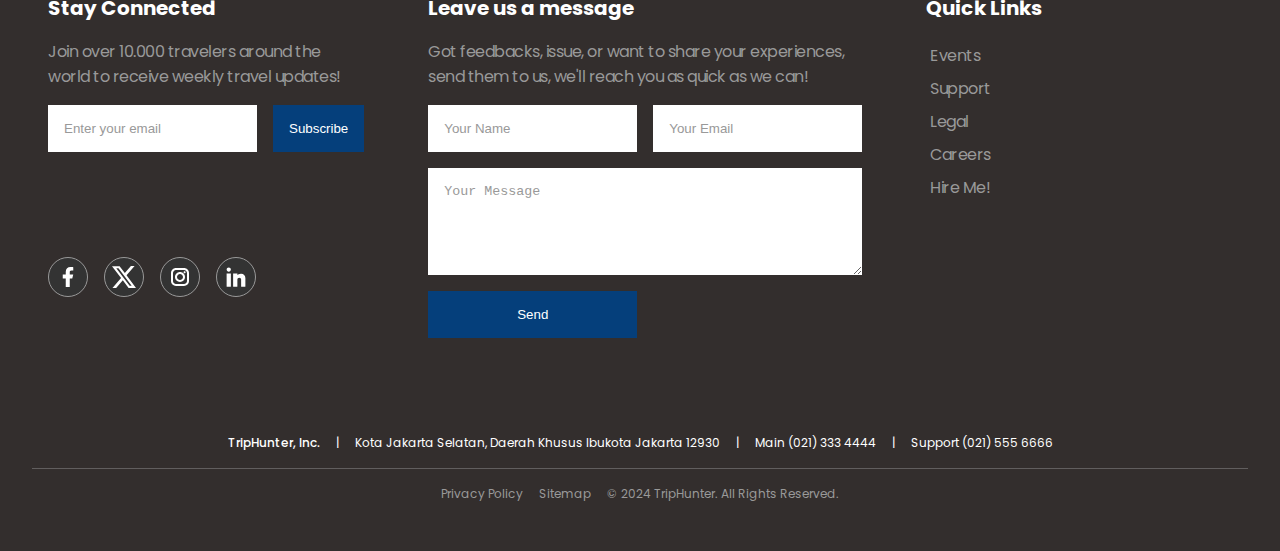
==== commit 11bbda84: "optim: first lighthouse optimization" ====
--- a/index.html
+++ b/index.html
@@ -4,13 +4,8 @@
     <meta charset="UTF-8" />
     <meta name="viewport" content="width=device-width, initial-scale=1.0" />
     <title>Hunt your next Trip!</title>
-    <base href="https://dang0ta.github.io/triphunter/">
     <link rel="icon" type="image/x-icon" href="assets/favicon.ico" />
-    <link rel="stylesheet" href="assets/style.css" />
-    <link rel="preload" as="image" href="https://images.unsplash.com/photo-1698799330469-e53f68a91c08">
-    <link rel="preload" as="image" href="https://images.unsplash.com/photo-1698267703889-06c41f9acba5">
-    <link rel="preload" as="image" href="https://images.unsplash.com/photo-1621001481154-a52cbb91fcc2">
-    <link rel="preload" as="image" href="https://images.unsplash.com/photo-1621001481322-facc9cd1dae7">
+    <link rel="stylesheet" href="assets/style.minified.css" />
   </head>
   <body>
     <section class="modal" id="search-modal">
@@ -179,9 +174,9 @@
         <div class="extra">
           <div class="recommendation">
             <div class="user-group">
-              <img src="assets/users/user-3.png" alt="user-3" />
-              <img src="assets/users/user-2.png" alt="user-2" />
-              <img src="assets/users/user-1.png" alt="user-1" />
+              <img src="assets/users/user-3.webp" alt="user-3" />
+              <img src="assets/users/user-2.webp" alt="user-2" />
+              <img src="assets/users/user-1.webp" alt="user-1" />
             </div>
             <div class="description">
               <p>40+ Recommended this destination</p>
@@ -370,13 +365,13 @@
     <section class="gallery" id="gallery">
       <h2>From traveller's story</h2>
       <div class="images">
-        <img src="assets/images/image-1.png" alt="image-1" />
-        <img src="assets/images/image-2.png" alt="image-2" />
-        <img src="assets/images/image-3.png" alt="image-3" />
-        <img src="assets/images/image-4.png" alt="image-4" />
-        <img src="assets/images/image-5.png" alt="image-5" />
-        <img src="assets/images/image-6.png" alt="image-6" />
-        <img src="assets/images/image-7.png" alt="image-7" />
+        <img src="assets/images/image-1.webp" alt="image-1" />
+        <img src="assets/images/image-2.webp" alt="image-2" />
+        <img src="assets/images/image-3.webp" alt="image-3" />
+        <img src="assets/images/image-4.webp" alt="image-4" />
+        <img src="assets/images/image-5.webp" alt="image-5" />
+        <img src="assets/images/image-6.webp" alt="image-6" />
+        <img src="assets/images/image-7.webp" alt="image-7" />
       </div>
     </section>
 
--- a/assets/style.minified.css
+++ b/assets/style.minified.css
@@ -0,0 +1 @@
+.modal,header{align-items:center}.modal .search-category,.modal .search-main{gap:1rem;border-bottom:1px solid #ccc}.modal,.modal .modal-bg-closer,section.carousel{top:0;left:0;position:absolute}header .search img,header .search svg{width:1rem;height:1rem}*{box-sizing:border-box}a,body,h1,h2,h3,h4,html,li,p,ul{margin:0;padding:0}@font-face{font-family:Inter;src:url(fonts/Inter/Inter-VariableFont_opsz\,wght.ttf)}@font-face{font-family:Poppins;src:url(fonts/Poppins/Poppins-Regular.ttf);font-weight:400;font-style:normal}@font-face{font-family:Poppins;src:url(fonts/Poppins/Poppins-Medium.ttf);font-weight:600;font-style:normal}@font-face{font-family:Poppins;src:url(fonts/Poppins/Poppins-SemiBold.ttf);font-weight:700;font-style:normal}@font-face{font-family:Poppins;src:url(fonts/Poppins/Poppins-Bold.ttf);font-weight:800;font-style:normal}body{font-family:Poppins,sans-serif}.small{font-family:Inter,sans-serif;font-weight:300;opacity:.75}.modal{visibility:hidden;bottom:0;right:0;display:flex;justify-content:center}.modal .modal-bg-closer{display:block;bottom:0;right:0;transition:.5s;z-index:4;background:rgba(0,0,0,.5)}.modal:target{visibility:visible;opacity:1}.modal .container{min-width:480px;width:50vw;background:#fff;z-index:5;border-radius:1rem}.modal .search-main{display:flex;flex-direction:row;justify-content:space-between;padding:1rem}.modal .search-main input{border:none;width:100%;flex:1;font-size:1rem;letter-spacing:.75px}.modal .recent,.modal .search-category{padding:1rem;flex-direction:column;display:flex}.modal .search-main input::placeholder{color:#999}.bottom input:active,.bottom input:focus,.bottom textarea:active,.bottom textarea:focus,.modal .search-main input:active,.modal .search-main input:focus{outline:0}.modal .search-main button{border:none;background-color:transparent;cursor:pointer}.modal .recent .recent-item:hover .description h3,.modal .search-main button:hover,section article span:hover{text-decoration:underline}.bottom section.quick-links a,footer a,header .search,section.tab a{text-decoration:none}.modal .search-category .category-group{display:flex;flex-direction:row;gap:.5rem}.modal .search-category input[type=radio],main .extra .recommendation .description.smallscreen,section.tab .tab-main input[type=radio]{display:none}.modal .search-category label{display:flex;justify-content:center;align-items:center;padding:.25rem .5rem;border-radius:4px;border:2px solid transparent;box-shadow:rgba(0,0,0,.05) 0 6px 24px 0,rgba(0,0,0,.08) 0 0 0 1px;font-size:.875rem;user-select:none;cursor:pointer;color:#999;transition:color .2s ease-out,border-color .2s ease-out}.modal .search-category label:hover{text-decoration:underline;color:#333}.modal .search-category input[type=radio]:checked+label{border-color:#333;color:#333}.modal .recent{gap:1rem}.modal .recent .recent-items,section article,section.hike-guide .items{display:flex;flex-direction:column;gap:1rem}.modal .recent .recent-item{display:flex;flex-direction:row;gap:1rem;cursor:pointer;user-select:none;opacity:.5;transition:opacity .2s ease-out}.modal .recent .recent-item:hover{opacity:1}.modal .recent .recent-item img{display:block;background:#f2f2f2;width:2rem;height:2rem;padding:.5rem;border:1px solid #ddd;border-radius:.5rem}.modal .recent .recent-item .description,main .extra .recommendation .description{display:flex;flex-direction:column}.modal .recent .recent-item .description h3{font-size:1rem;font-weight:600}.modal .recent .recent-item .description p{font-size:.875rem;font-weight:400;color:#333}header{display:flex;justify-content:space-between;padding:2rem}header .search{display:flex;align-items:center;gap:1rem;padding:.5rem 1rem;color:#333;background:0 0;transition:background .2s ease-out,color .2s ease-out .2s;cursor:pointer;border-radius:1rem}main,section aside{flex-direction:column;display:flex}header .search svg{stroke:#333;transition:stroke .2s ease-out .2s}header .search:hover{background:#00000077;color:#fff}header .search:hover svg{stroke:#fff}main header .search span{text-shadow:-.04em .04em #999}main header .search:hover span{text-shadow:none}main{width:100vw;height:100vh;position:relative}main .spacer{flex:1;height:100%;width:100%;pointer-events:none}section.carousel{z-index:-1}section.carousel ul.carousel-viewport{display:flex;flex-direction:row;overflow-x:scroll;scroll-behavior:smooth;scroll-snap-type:x mandatory;width:100vw;height:100vh}section.carousel img{width:100vw;height:auto}section.carousel li{min-width:100vw;height:100%;list-style:none;display:flex;align-items:center;justify-content:space-between}section.carousel li#carousel-slide-1{background:url(images/hero-bg-1.webp) 0 0/cover}section.carousel li#carousel-slide-2{background:url(images/hero-bg-2.webp) 0 0/cover}section.carousel li#carousel-slide-3{background:url(images/hero-bg-3.webp) 0 0/cover}section.carousel li#carousel-slide-4{background:url(images/hero-bg-4.webp) 0 0/cover}section.carousel li a{z-index:999;position:relative;display:block;cursor:pointer;text-decoration:none;color:#fff;user-select:contain}main section.hero{display:flex;flex-direction:row;align-items:flex-end;justify-content:space-between;padding:4rem}main header h1{color:#333;text-shadow:-.08em .08em #add8e6;font-family:Poppins;font-size:2rem;font-style:normal;font-weight:800;line-height:normal}main section.hero .title .carousel-nav,section.tab .tab-main{display:flex;flex-direction:row;gap:1rem}main section.hero .title .carousel-nav a{display:block;width:1rem;height:1rem;background-color:#fff;border-radius:50%}main section.hero .title .carousel-nav a:target{background-color:#333}main section.hero .title h1{font-size:4rem;font-weight:700;color:#fff;max-width:45vw}main section.hero .title p{color:#fff;max-width:45vw}main section.hero .subtitle{display:flex;flex-direction:row;gap:1rem;align-items:center;justify-content:start}main section.hero .subtitle .scroll-down{user-select:none;animation:2s infinite wave}@keyframes wave{100%,50%{transform:translateY(0)}70%,90%{transform:translateY(8px)}60%,80%{transform:translateY(-8px)}}main .extra .recommendation{display:flex;gap:1rem;background:#ffffff5b;padding:.5rem 2rem .5rem 1rem;border-radius:3rem;justify-content:flex-start}.user-group{display:flex;justify-content:center;align-items:center;width:6rem}.user-group img{border-radius:50%;border:2px solid #fff;height:48px;width:48px}.user-group img:first-child{transform:translateX(1.5rem);z-index:1}.user-group img:nth-child(2){z-index:2}.user-group img:nth-child(3){transform:translateX(-1.5rem);z-index:3}main section.hero .labels{display:flex;gap:3rem;margin-top:1rem}main section.hero .labels .label{color:#fff;position:relative;font-weight:700}main section.hero .labels .label:not(:last-child)::after{position:absolute;right:-1.75rem;top:calc(50% - .125rem);content:'';display:block;width:.375rem;height:.375rem;border-radius:50%;background:#fff}section.tab{display:flex;flex-direction:row;justify-content:space-between;align-items:center;background:#000;padding-left:3rem;font-weight:700;text-transform:uppercase}section.tab a{color:#fff}section.tab .tab-main label{user-select:none;padding:1rem;position:relative;cursor:pointer}section.tab .tab-main input[type=radio]:checked+a label{color:#ffb509}section.tab .tab-main input[type=radio]:checked+a label::after{content:'';display:block;width:50%;height:.5rem;position:absolute;bottom:calc(-.25rem - 1px);left:50%;transform:translateX(-50%);background:#ffb509;border-top-left-radius:1rem;border-top-right-radius:1rem}section.tab .tab-main label:hover a{cursor:pointer;text-decoration:underline}section.tab .tab-main .tab-item{padding:1rem}section.tab .tab-extra{background:#ce184c;padding:1rem}section .article-group{flex:1;display:flex;flex-direction:column;gap:4rem}section aside{min-width:25vw;gap:2rem}section article p{line-height:1.875rem;color:#333}section article span{text-transform:uppercase;cursor:pointer}section.hike-guide{padding:4rem 8rem;display:flex;gap:2rem}section.hike-guide .quick-actions{display:flex;gap:1rem;background:#053f7b;padding:1rem;border-radius:1rem}section.hike-guide .quick-actions .description{display:flex;flex-direction:column;flex:1}section.hike-guide .quick-actions .description h3{font-size:1rem;font-weight:400;text-transform:uppercase;color:#ffb509}section.hike-guide .quick-actions .description p{font-weight:600;font-size:1.25rem;color:#fff}section.hike-guide .quick-actions button{border:none;background:#fff;font-family:Poppins,sans-serif;padding:1rem;border-radius:.5rem}section.hike-guide .item{display:flex;align-items:center;gap:1rem}section.hike-guide .item .description h3{font-size:.875rem;font-weight:400;text-transform:uppercase;color:#999}.calendar-item,footer .detail p:first-child{font-weight:600}section.hike-guide .item .description p{font-weight:600;font-size:1rem}section.hike-guide .map-link{display:flex;flex-direction:row;gap:1rem;padding:1rem;background:#ddd;border-radius:1rem}section.best-time-to-visit{display:flex;gap:2rem;padding:4rem 8rem}section.best-time-to-visit aside .header{display:flex;gap:1.5rem}.calendar{display:grid;grid-template-columns:repeat(4,4rem);gap:.875rem}.calendar-item{text-transform:uppercase;background:#e8eef3;width:4rem;height:4rem;border-radius:.5rem;box-shadow:0 4px 4px 0 rgba(0,0,0,.25);display:flex;align-items:center;justify-content:center}.bottom,footer{background-color:#332e2d;padding:2rem;overflow:hidden}.calendar-item.active{background-color:#053f7b;color:#fff}section.gallery{padding:4rem 0}section.gallery h2{padding:1rem 8rem}section.gallery .images{display:grid;grid-template-columns:20% 15% 10% 15% 40%;grid-template-rows:20rem 15rem 20rem;gap:1rem;width:100vw;overflow-x:auto}section.gallery .images img{width:100%;height:100%;object-fit:cover;object-position:center;filter:grayscale(.5) blur(.5px);transition:filter .1s ease-out .2s,transform .2s ease-out;cursor:pointer}section.gallery .images img:hover{filter:grayscale(0) blur(0);transform:scale(1.005)}section.gallery .images img:first-child{grid-column:1/2;grid-row:1/3;object-position:center bottom}section.gallery .images img:nth-child(2){grid-column:2/5;grid-row:1/2;object-position:center bottom}section.gallery .images img:nth-child(3){grid-column:2/4;grid-row:2/3;object-position:center calc(50% - 6rem)}section.gallery .images img:nth-child(4){grid-column:4/5;grid-row:2/3}section.gallery .images img:nth-child(5){grid-column:1/3;grid-row:3/4}section.gallery .images img:nth-child(6){grid-column:3/5;grid-row:3/4;object-position:center calc(50%)}section.gallery .images img:nth-child(7){grid-column:5/6;grid-row:1/4}.bottom{gap:2rem}.bottom button{border:none;background-color:#053f7b;color:#fff;padding:1rem;cursor:pointer}.bottom input,.bottom textarea{border:none;background-color:#fff;padding:1rem}.bottom input::placeholder,.bottom textarea::placeholder{color:#999}.bottom section{display:flex;flex-direction:column;gap:1rem;padding:1rem}.bottom h3{font-size:1.25rem;font-weight:800;color:#fff}.bottom a,.bottom p{color:#999;font-size:1rem;letter-spacing:-.5px}.bottom section.subscribe{grid-area:subscribe}.bottom section.social{grid-area:social}.bottom section.comment{grid-area:comment}.bottom section.quick-links{grid-area:quick-links}.bottom ul li{list-style:none}.bottom section.social ul{display:flex;align-items:flex-start;justify-content:flex-start;gap:1rem}.bottom section.social a{border-radius:3.125rem;border:1px solid #999;background:#333;display:flex;width:2.5rem;height:2.5rem;padding:.75rem;justify-content:center;align-items:center;gap:.625rem;flex-shrink:0}.bottom section.quick-links li{padding:.25rem}.bottom section.quick-links a:hover,footer a:hover{color:#053f7b}.bottom section.subscribe form{display:flex;flex-direction:row;align-items:center;justify-content:flex-start;gap:1rem}.bottom section.subscribe input{flex:1}.bottom section.comment form{display:grid;grid-template-columns:1fr 1fr;grid-template-rows:auto;grid-template-areas:"name email" "message message";gap:1rem}.bottom section.comment form input[name=name]{grid-area:name}.bottom section.comment form input[name=email]{grid-area:email}.bottom section.comment form textarea{grid-area:message}footer{color:#fff;font-size:.75rem}footer .detail{display:flex;gap:1rem;justify-content:center;border-bottom:1px solid #99999975;padding:1rem}footer .detail p:first-child::before{content:none}footer .detail p::before{content:" | ";display:inline-block;padding-right:1rem}footer nav{display:flex;justify-content:center;padding:1rem;gap:1rem;color:#999}footer a{color:#999;cursor:pointer}@media only screen and (min-width:1025px){.bottom{display:grid;grid-template-columns:repeat(3,1fr);grid-template-rows:auto;grid-template-areas:"subscribe comment quick-links" "social comment quick-links"}}@media only screen and (min-width:769px) and (max-width:1024px){main section.hero{padding:2rem;gap:1rem}main .extra .recommendation{padding:.5rem}main section.hero .title{flex:1}main section.hero .extra{max-width:45vw}main section.hero .labels .label:not(:last-child)::after{content:none}main section.hero .labels{gap:1rem}section.best-time-to-visit aside,section.tab{display:none}.with-article-wrapper{display:flex;flex-direction:row;width:100vw;overflow-x:auto}section.with-article{padding:2rem;min-width:100vw}section.gallery h2{padding:2rem}.bottom{grid-template-columns:repeat(2,1fr);grid-template-areas:"subscribe comment" "social quick-links"}}@media only screen and (max-width:768px){.modal .container{min-width:calc(100vw - 2rem)}.modal .container .search-category .category-group{overflow-x:auto}main header{padding:1rem}header .search,main .extra .recommendation .description,main section.hero .labels,main section.hero .scroll-down,main section.hero .title p,section.best-time-to-visit aside,section.gallery h2,section.tab{display:none}section.carousel li#carousel-slide-1,section.carousel li#carousel-slide-2,section.carousel li#carousel-slide-3,section.carousel li#carousel-slide-4{background-position:center}main section.hero{display:flex;flex-direction:column;gap:1rem;padding:1rem;align-items:stretch}main section.hero .title{display:flex;flex-direction:column;gap:1rem}main section.hero .title h1{display:block;font-size:2.5rem;line-height:2.5rem;width:100%;max-width:100%}main .extra .recommendation{padding:.5rem}main .extra .recommendation .description.smallscreen{display:flex;align-items:center;justify-content:center}main .extra .recommendation .description.smallscreen p{max-width:100%}.with-article-wrapper{display:flex;flex-direction:row;width:100vw;overflow-x:auto}section.with-article{padding:0}section article,section aside{min-width:100vw;padding:1rem}section.hike-guide .quick-actions{margin:1rem;display:grid;grid-template-columns:3rem 1fr;grid-template-rows:1fr 3rem;grid-template-areas:"icon description" "button button"}section.hike-guide .quick-actions img{grid-area:icon}section.hike-guide .quick-actions .description{grid-area:description}section.hike-guide .quick-actions button{grid-area:button}section.gallery .images{display:flex;flex-direction:column}section.gallery .images img{width:auto;height:auto;padding:0 1rem}section.gallery .images img:first-child,section.gallery .images img:nth-child(2),section.gallery .images img:nth-child(3),section.gallery .images img:nth-child(4),section.gallery .images img:nth-child(5),section.gallery .images img:nth-child(6),section.gallery .images img:nth-child(7){object-position:unset}.bottom{grid-template-columns:1fr;grid-template-areas:"subscribe" "social" "comment" "quick-links"}.bottom section.comment form{display:grid;grid-template-columns:1fr;grid-template-rows:auto;grid-template-areas:"name" "email" "message";gap:1rem}footer .detail,footer nav{flex-direction:column}footer .detail p::before{content:none}}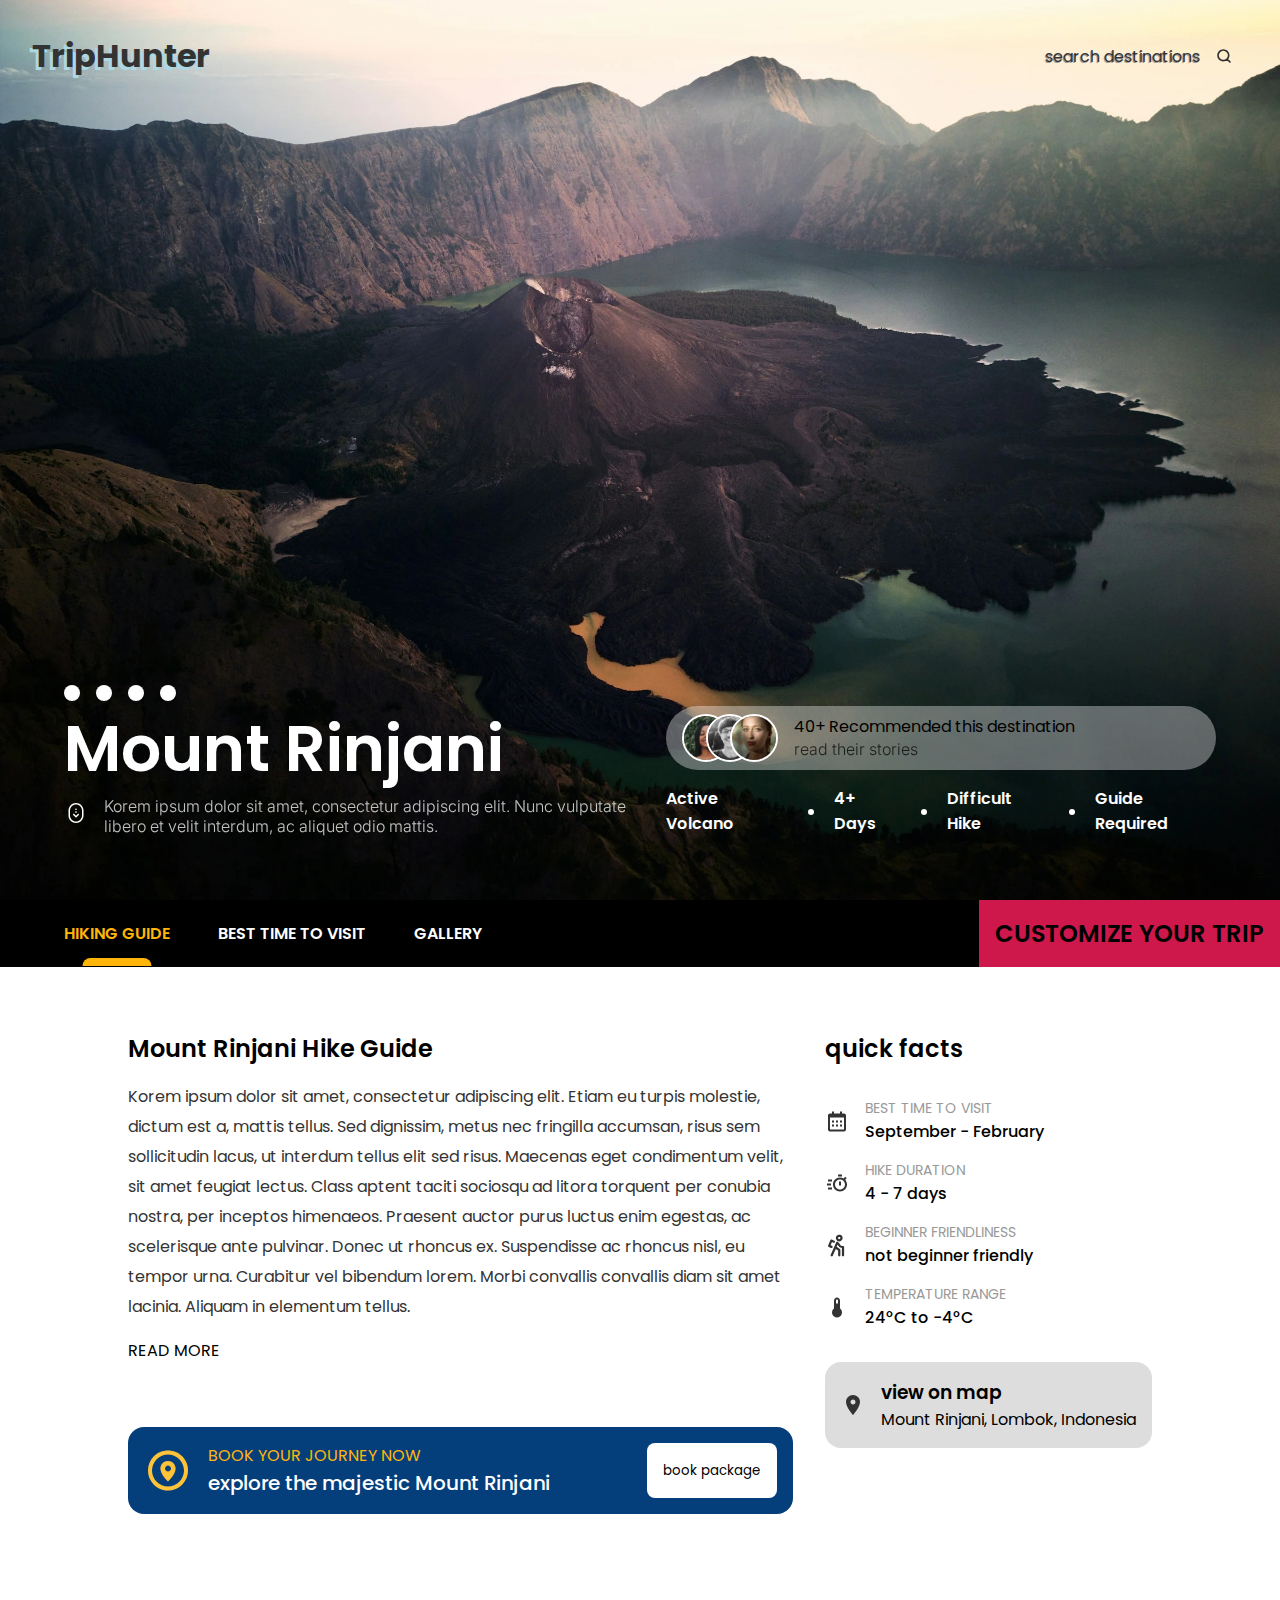
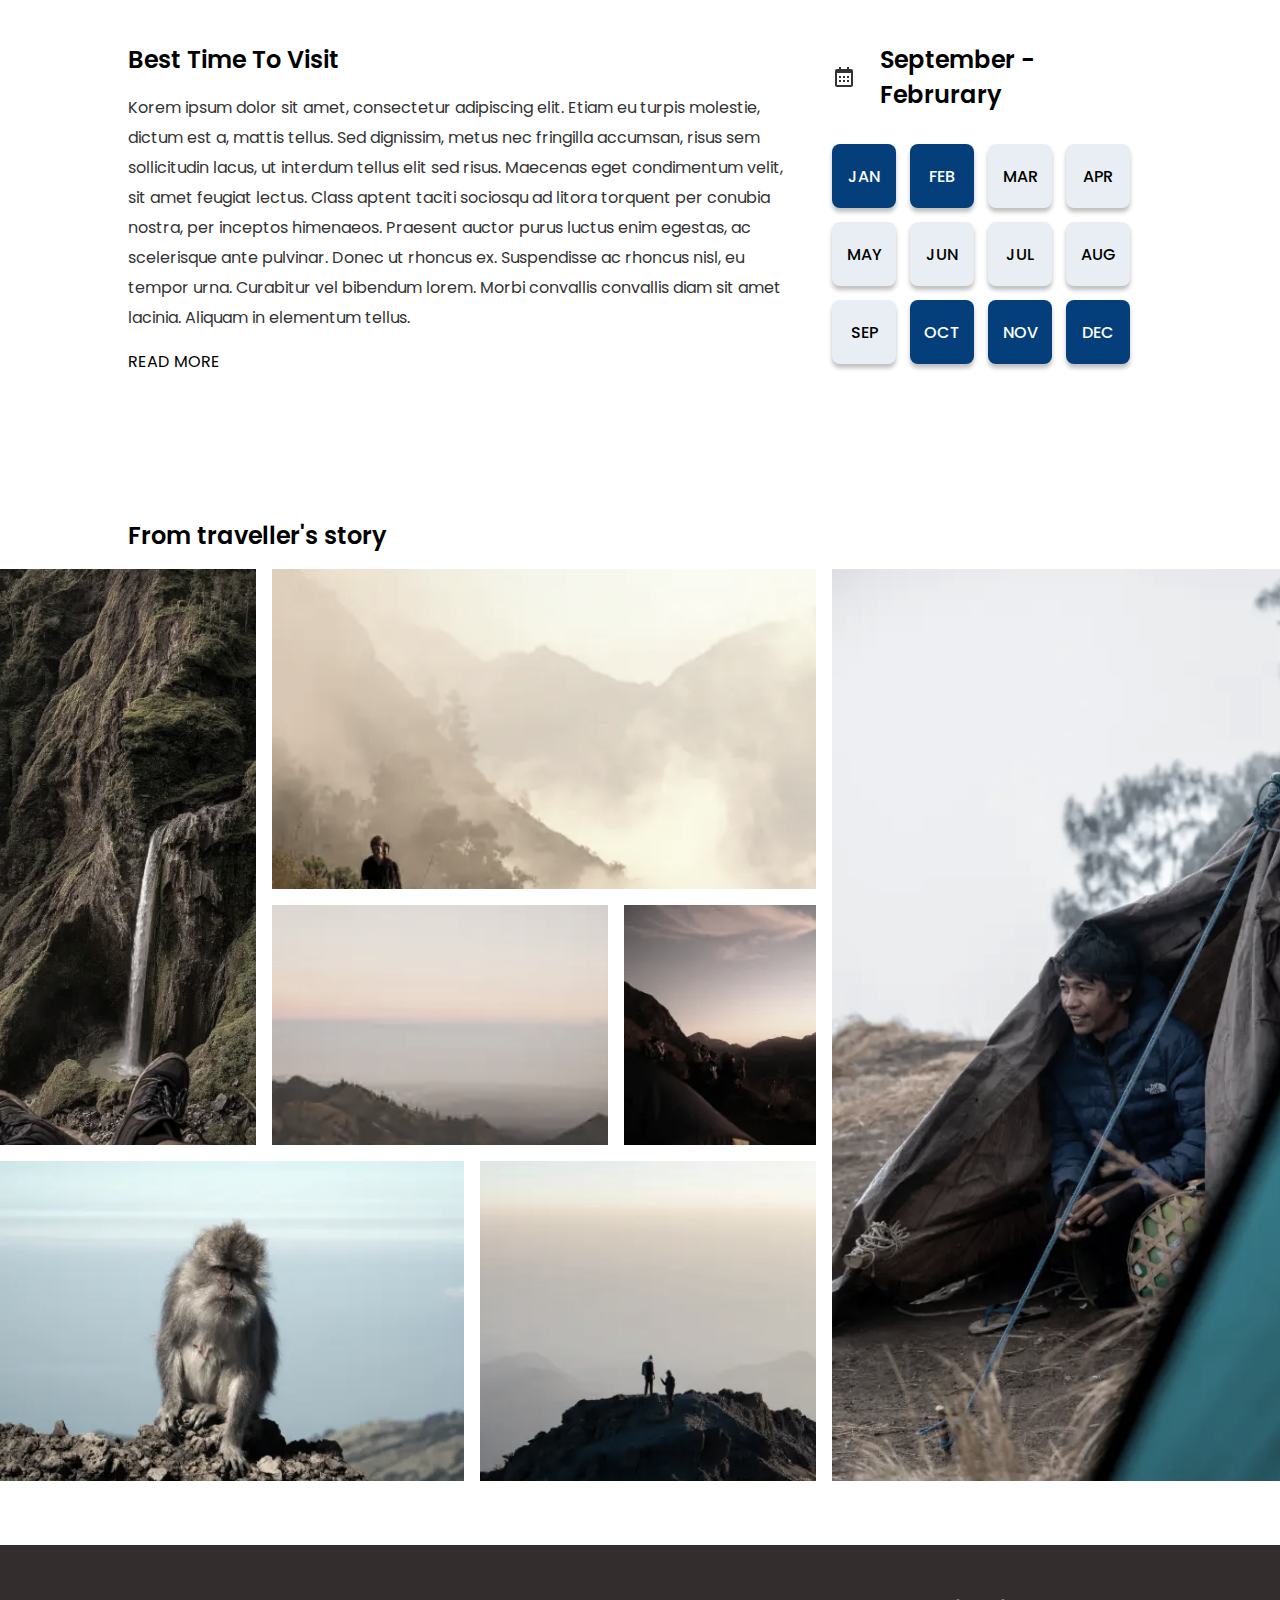
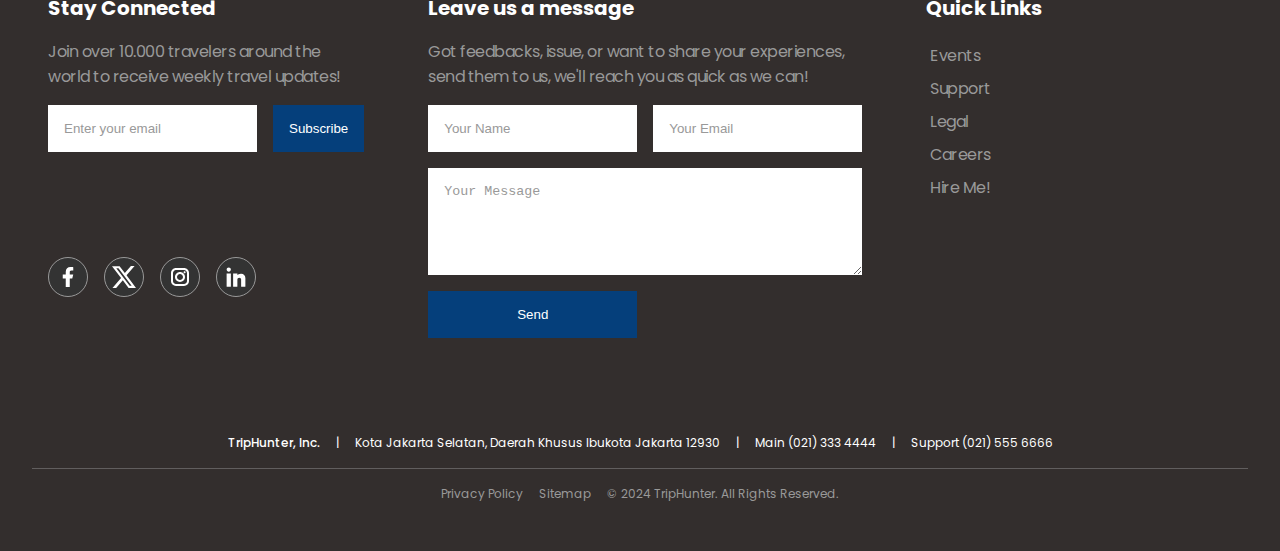
==== commit 60efe138: "fix: fix missing responsive image" ====
--- a/index.html
+++ b/index.html
@@ -365,13 +365,29 @@
     <section class="gallery" id="gallery">
       <h2>From traveller's story</h2>
       <div class="images">
-        <img src="assets/images/image-1.webp" alt="image-1" />
-        <img src="assets/images/image-2.webp" alt="image-2" />
-        <img src="assets/images/image-3.webp" alt="image-3" />
-        <img src="assets/images/image-4.webp" alt="image-4" />
-        <img src="assets/images/image-5.webp" alt="image-5" />
-        <img src="assets/images/image-6.webp" alt="image-6" />
-        <img src="assets/images/image-7.webp" alt="image-7" />
+        <picture>
+            <img src="assets/images/image-1.webp" alt="image-1" />
+        </picture>
+        <picture>
+            <img src="assets/images/image-2.webp" alt="image-2" />
+        </picture>
+        <picture>
+            <source media="(max-width: 768px)" srcset="assets/images/image-3-large.webp" />
+            <img src="assets/images/image-3.webp" alt="image-3" />
+        </picture>
+        <picture>
+            <source media="(max-width: 768px)" srcset="assets/images/image-4-large.webp" />
+            <img src="assets/images/image-4.webp" alt="image-4" />
+        </picture>
+        <picture>
+            <img src="assets/images/image-5.webp" alt="image-5" />
+        </picture>
+        <picture>
+            <img src="assets/images/image-6.webp" alt="image-6" />
+        </picture>
+        <picture>
+            <img src="assets/images/image-7.webp" alt="image-7" />
+        </picture>
       </div>
     </section>
 
--- a/assets/style.minified.css
+++ b/assets/style.minified.css
@@ -1 +1 @@
-.modal,header{align-items:center}.modal .search-category,.modal .search-main{gap:1rem;border-bottom:1px solid #ccc}.modal,.modal .modal-bg-closer,section.carousel{top:0;left:0;position:absolute}header .search img,header .search svg{width:1rem;height:1rem}*{box-sizing:border-box}a,body,h1,h2,h3,h4,html,li,p,ul{margin:0;padding:0}@font-face{font-family:Inter;src:url(fonts/Inter/Inter-VariableFont_opsz\,wght.ttf)}@font-face{font-family:Poppins;src:url(fonts/Poppins/Poppins-Regular.ttf);font-weight:400;font-style:normal}@font-face{font-family:Poppins;src:url(fonts/Poppins/Poppins-Medium.ttf);font-weight:600;font-style:normal}@font-face{font-family:Poppins;src:url(fonts/Poppins/Poppins-SemiBold.ttf);font-weight:700;font-style:normal}@font-face{font-family:Poppins;src:url(fonts/Poppins/Poppins-Bold.ttf);font-weight:800;font-style:normal}body{font-family:Poppins,sans-serif}.small{font-family:Inter,sans-serif;font-weight:300;opacity:.75}.modal{visibility:hidden;bottom:0;right:0;display:flex;justify-content:center}.modal .modal-bg-closer{display:block;bottom:0;right:0;transition:.5s;z-index:4;background:rgba(0,0,0,.5)}.modal:target{visibility:visible;opacity:1}.modal .container{min-width:480px;width:50vw;background:#fff;z-index:5;border-radius:1rem}.modal .search-main{display:flex;flex-direction:row;justify-content:space-between;padding:1rem}.modal .search-main input{border:none;width:100%;flex:1;font-size:1rem;letter-spacing:.75px}.modal .recent,.modal .search-category{padding:1rem;flex-direction:column;display:flex}.modal .search-main input::placeholder{color:#999}.bottom input:active,.bottom input:focus,.bottom textarea:active,.bottom textarea:focus,.modal .search-main input:active,.modal .search-main input:focus{outline:0}.modal .search-main button{border:none;background-color:transparent;cursor:pointer}.modal .recent .recent-item:hover .description h3,.modal .search-main button:hover,section article span:hover{text-decoration:underline}.bottom section.quick-links a,footer a,header .search,section.tab a{text-decoration:none}.modal .search-category .category-group{display:flex;flex-direction:row;gap:.5rem}.modal .search-category input[type=radio],main .extra .recommendation .description.smallscreen,section.tab .tab-main input[type=radio]{display:none}.modal .search-category label{display:flex;justify-content:center;align-items:center;padding:.25rem .5rem;border-radius:4px;border:2px solid transparent;box-shadow:rgba(0,0,0,.05) 0 6px 24px 0,rgba(0,0,0,.08) 0 0 0 1px;font-size:.875rem;user-select:none;cursor:pointer;color:#999;transition:color .2s ease-out,border-color .2s ease-out}.modal .search-category label:hover{text-decoration:underline;color:#333}.modal .search-category input[type=radio]:checked+label{border-color:#333;color:#333}.modal .recent{gap:1rem}.modal .recent .recent-items,section article,section.hike-guide .items{display:flex;flex-direction:column;gap:1rem}.modal .recent .recent-item{display:flex;flex-direction:row;gap:1rem;cursor:pointer;user-select:none;opacity:.5;transition:opacity .2s ease-out}.modal .recent .recent-item:hover{opacity:1}.modal .recent .recent-item img{display:block;background:#f2f2f2;width:2rem;height:2rem;padding:.5rem;border:1px solid #ddd;border-radius:.5rem}.modal .recent .recent-item .description,main .extra .recommendation .description{display:flex;flex-direction:column}.modal .recent .recent-item .description h3{font-size:1rem;font-weight:600}.modal .recent .recent-item .description p{font-size:.875rem;font-weight:400;color:#333}header{display:flex;justify-content:space-between;padding:2rem}header .search{display:flex;align-items:center;gap:1rem;padding:.5rem 1rem;color:#333;background:0 0;transition:background .2s ease-out,color .2s ease-out .2s;cursor:pointer;border-radius:1rem}main,section aside{flex-direction:column;display:flex}header .search svg{stroke:#333;transition:stroke .2s ease-out .2s}header .search:hover{background:#00000077;color:#fff}header .search:hover svg{stroke:#fff}main header .search span{text-shadow:-.04em .04em #999}main header .search:hover span{text-shadow:none}main{width:100vw;height:100vh;position:relative}main .spacer{flex:1;height:100%;width:100%;pointer-events:none}section.carousel{z-index:-1}section.carousel ul.carousel-viewport{display:flex;flex-direction:row;overflow-x:scroll;scroll-behavior:smooth;scroll-snap-type:x mandatory;width:100vw;height:100vh}section.carousel img{width:100vw;height:auto}section.carousel li{min-width:100vw;height:100%;list-style:none;display:flex;align-items:center;justify-content:space-between}section.carousel li#carousel-slide-1{background:url(images/hero-bg-1.webp) 0 0/cover}section.carousel li#carousel-slide-2{background:url(images/hero-bg-2.webp) 0 0/cover}section.carousel li#carousel-slide-3{background:url(images/hero-bg-3.webp) 0 0/cover}section.carousel li#carousel-slide-4{background:url(images/hero-bg-4.webp) 0 0/cover}section.carousel li a{z-index:999;position:relative;display:block;cursor:pointer;text-decoration:none;color:#fff;user-select:contain}main section.hero{display:flex;flex-direction:row;align-items:flex-end;justify-content:space-between;padding:4rem}main header h1{color:#333;text-shadow:-.08em .08em #add8e6;font-family:Poppins;font-size:2rem;font-style:normal;font-weight:800;line-height:normal}main section.hero .title .carousel-nav,section.tab .tab-main{display:flex;flex-direction:row;gap:1rem}main section.hero .title .carousel-nav a{display:block;width:1rem;height:1rem;background-color:#fff;border-radius:50%}main section.hero .title .carousel-nav a:target{background-color:#333}main section.hero .title h1{font-size:4rem;font-weight:700;color:#fff;max-width:45vw}main section.hero .title p{color:#fff;max-width:45vw}main section.hero .subtitle{display:flex;flex-direction:row;gap:1rem;align-items:center;justify-content:start}main section.hero .subtitle .scroll-down{user-select:none;animation:2s infinite wave}@keyframes wave{100%,50%{transform:translateY(0)}70%,90%{transform:translateY(8px)}60%,80%{transform:translateY(-8px)}}main .extra .recommendation{display:flex;gap:1rem;background:#ffffff5b;padding:.5rem 2rem .5rem 1rem;border-radius:3rem;justify-content:flex-start}.user-group{display:flex;justify-content:center;align-items:center;width:6rem}.user-group img{border-radius:50%;border:2px solid #fff;height:48px;width:48px}.user-group img:first-child{transform:translateX(1.5rem);z-index:1}.user-group img:nth-child(2){z-index:2}.user-group img:nth-child(3){transform:translateX(-1.5rem);z-index:3}main section.hero .labels{display:flex;gap:3rem;margin-top:1rem}main section.hero .labels .label{color:#fff;position:relative;font-weight:700}main section.hero .labels .label:not(:last-child)::after{position:absolute;right:-1.75rem;top:calc(50% - .125rem);content:'';display:block;width:.375rem;height:.375rem;border-radius:50%;background:#fff}section.tab{display:flex;flex-direction:row;justify-content:space-between;align-items:center;background:#000;padding-left:3rem;font-weight:700;text-transform:uppercase}section.tab a{color:#fff}section.tab .tab-main label{user-select:none;padding:1rem;position:relative;cursor:pointer}section.tab .tab-main input[type=radio]:checked+a label{color:#ffb509}section.tab .tab-main input[type=radio]:checked+a label::after{content:'';display:block;width:50%;height:.5rem;position:absolute;bottom:calc(-.25rem - 1px);left:50%;transform:translateX(-50%);background:#ffb509;border-top-left-radius:1rem;border-top-right-radius:1rem}section.tab .tab-main label:hover a{cursor:pointer;text-decoration:underline}section.tab .tab-main .tab-item{padding:1rem}section.tab .tab-extra{background:#ce184c;padding:1rem}section .article-group{flex:1;display:flex;flex-direction:column;gap:4rem}section aside{min-width:25vw;gap:2rem}section article p{line-height:1.875rem;color:#333}section article span{text-transform:uppercase;cursor:pointer}section.hike-guide{padding:4rem 8rem;display:flex;gap:2rem}section.hike-guide .quick-actions{display:flex;gap:1rem;background:#053f7b;padding:1rem;border-radius:1rem}section.hike-guide .quick-actions .description{display:flex;flex-direction:column;flex:1}section.hike-guide .quick-actions .description h3{font-size:1rem;font-weight:400;text-transform:uppercase;color:#ffb509}section.hike-guide .quick-actions .description p{font-weight:600;font-size:1.25rem;color:#fff}section.hike-guide .quick-actions button{border:none;background:#fff;font-family:Poppins,sans-serif;padding:1rem;border-radius:.5rem}section.hike-guide .item{display:flex;align-items:center;gap:1rem}section.hike-guide .item .description h3{font-size:.875rem;font-weight:400;text-transform:uppercase;color:#999}.calendar-item,footer .detail p:first-child{font-weight:600}section.hike-guide .item .description p{font-weight:600;font-size:1rem}section.hike-guide .map-link{display:flex;flex-direction:row;gap:1rem;padding:1rem;background:#ddd;border-radius:1rem}section.best-time-to-visit{display:flex;gap:2rem;padding:4rem 8rem}section.best-time-to-visit aside .header{display:flex;gap:1.5rem}.calendar{display:grid;grid-template-columns:repeat(4,4rem);gap:.875rem}.calendar-item{text-transform:uppercase;background:#e8eef3;width:4rem;height:4rem;border-radius:.5rem;box-shadow:0 4px 4px 0 rgba(0,0,0,.25);display:flex;align-items:center;justify-content:center}.bottom,footer{background-color:#332e2d;padding:2rem;overflow:hidden}.calendar-item.active{background-color:#053f7b;color:#fff}section.gallery{padding:4rem 0}section.gallery h2{padding:1rem 8rem}section.gallery .images{display:grid;grid-template-columns:20% 15% 10% 15% 40%;grid-template-rows:20rem 15rem 20rem;gap:1rem;width:100vw;overflow-x:auto}section.gallery .images img{width:100%;height:100%;object-fit:cover;object-position:center;filter:grayscale(.5) blur(.5px);transition:filter .1s ease-out .2s,transform .2s ease-out;cursor:pointer}section.gallery .images img:hover{filter:grayscale(0) blur(0);transform:scale(1.005)}section.gallery .images img:first-child{grid-column:1/2;grid-row:1/3;object-position:center bottom}section.gallery .images img:nth-child(2){grid-column:2/5;grid-row:1/2;object-position:center bottom}section.gallery .images img:nth-child(3){grid-column:2/4;grid-row:2/3;object-position:center calc(50% - 6rem)}section.gallery .images img:nth-child(4){grid-column:4/5;grid-row:2/3}section.gallery .images img:nth-child(5){grid-column:1/3;grid-row:3/4}section.gallery .images img:nth-child(6){grid-column:3/5;grid-row:3/4;object-position:center calc(50%)}section.gallery .images img:nth-child(7){grid-column:5/6;grid-row:1/4}.bottom{gap:2rem}.bottom button{border:none;background-color:#053f7b;color:#fff;padding:1rem;cursor:pointer}.bottom input,.bottom textarea{border:none;background-color:#fff;padding:1rem}.bottom input::placeholder,.bottom textarea::placeholder{color:#999}.bottom section{display:flex;flex-direction:column;gap:1rem;padding:1rem}.bottom h3{font-size:1.25rem;font-weight:800;color:#fff}.bottom a,.bottom p{color:#999;font-size:1rem;letter-spacing:-.5px}.bottom section.subscribe{grid-area:subscribe}.bottom section.social{grid-area:social}.bottom section.comment{grid-area:comment}.bottom section.quick-links{grid-area:quick-links}.bottom ul li{list-style:none}.bottom section.social ul{display:flex;align-items:flex-start;justify-content:flex-start;gap:1rem}.bottom section.social a{border-radius:3.125rem;border:1px solid #999;background:#333;display:flex;width:2.5rem;height:2.5rem;padding:.75rem;justify-content:center;align-items:center;gap:.625rem;flex-shrink:0}.bottom section.quick-links li{padding:.25rem}.bottom section.quick-links a:hover,footer a:hover{color:#053f7b}.bottom section.subscribe form{display:flex;flex-direction:row;align-items:center;justify-content:flex-start;gap:1rem}.bottom section.subscribe input{flex:1}.bottom section.comment form{display:grid;grid-template-columns:1fr 1fr;grid-template-rows:auto;grid-template-areas:"name email" "message message";gap:1rem}.bottom section.comment form input[name=name]{grid-area:name}.bottom section.comment form input[name=email]{grid-area:email}.bottom section.comment form textarea{grid-area:message}footer{color:#fff;font-size:.75rem}footer .detail{display:flex;gap:1rem;justify-content:center;border-bottom:1px solid #99999975;padding:1rem}footer .detail p:first-child::before{content:none}footer .detail p::before{content:" | ";display:inline-block;padding-right:1rem}footer nav{display:flex;justify-content:center;padding:1rem;gap:1rem;color:#999}footer a{color:#999;cursor:pointer}@media only screen and (min-width:1025px){.bottom{display:grid;grid-template-columns:repeat(3,1fr);grid-template-rows:auto;grid-template-areas:"subscribe comment quick-links" "social comment quick-links"}}@media only screen and (min-width:769px) and (max-width:1024px){main section.hero{padding:2rem;gap:1rem}main .extra .recommendation{padding:.5rem}main section.hero .title{flex:1}main section.hero .extra{max-width:45vw}main section.hero .labels .label:not(:last-child)::after{content:none}main section.hero .labels{gap:1rem}section.best-time-to-visit aside,section.tab{display:none}.with-article-wrapper{display:flex;flex-direction:row;width:100vw;overflow-x:auto}section.with-article{padding:2rem;min-width:100vw}section.gallery h2{padding:2rem}.bottom{grid-template-columns:repeat(2,1fr);grid-template-areas:"subscribe comment" "social quick-links"}}@media only screen and (max-width:768px){.modal .container{min-width:calc(100vw - 2rem)}.modal .container .search-category .category-group{overflow-x:auto}main header{padding:1rem}header .search,main .extra .recommendation .description,main section.hero .labels,main section.hero .scroll-down,main section.hero .title p,section.best-time-to-visit aside,section.gallery h2,section.tab{display:none}section.carousel li#carousel-slide-1,section.carousel li#carousel-slide-2,section.carousel li#carousel-slide-3,section.carousel li#carousel-slide-4{background-position:center}main section.hero{display:flex;flex-direction:column;gap:1rem;padding:1rem;align-items:stretch}main section.hero .title{display:flex;flex-direction:column;gap:1rem}main section.hero .title h1{display:block;font-size:2.5rem;line-height:2.5rem;width:100%;max-width:100%}main .extra .recommendation{padding:.5rem}main .extra .recommendation .description.smallscreen{display:flex;align-items:center;justify-content:center}main .extra .recommendation .description.smallscreen p{max-width:100%}.with-article-wrapper{display:flex;flex-direction:row;width:100vw;overflow-x:auto}section.with-article{padding:0}section article,section aside{min-width:100vw;padding:1rem}section.hike-guide .quick-actions{margin:1rem;display:grid;grid-template-columns:3rem 1fr;grid-template-rows:1fr 3rem;grid-template-areas:"icon description" "button button"}section.hike-guide .quick-actions img{grid-area:icon}section.hike-guide .quick-actions .description{grid-area:description}section.hike-guide .quick-actions button{grid-area:button}section.gallery .images{display:flex;flex-direction:column}section.gallery .images img{width:auto;height:auto;padding:0 1rem}section.gallery .images img:first-child,section.gallery .images img:nth-child(2),section.gallery .images img:nth-child(3),section.gallery .images img:nth-child(4),section.gallery .images img:nth-child(5),section.gallery .images img:nth-child(6),section.gallery .images img:nth-child(7){object-position:unset}.bottom{grid-template-columns:1fr;grid-template-areas:"subscribe" "social" "comment" "quick-links"}.bottom section.comment form{display:grid;grid-template-columns:1fr;grid-template-rows:auto;grid-template-areas:"name" "email" "message";gap:1rem}footer .detail,footer nav{flex-direction:column}footer .detail p::before{content:none}}+.modal,header{align-items:center}.modal .search-category,.modal .search-main{gap:1rem;border-bottom:1px solid #ccc}.modal,.modal .modal-bg-closer,section.carousel{top:0;left:0;position:absolute}header .search img,header .search svg{width:1rem;height:1rem}*{box-sizing:border-box}a,body,h1,h2,h3,h4,html,li,p,ul{margin:0;padding:0}@font-face{font-family:Inter;src:url(fonts/Inter/Inter-VariableFont_opsz\,wght.ttf)}@font-face{font-family:Poppins;src:url(fonts/Poppins/Poppins-Regular.ttf);font-weight:400;font-style:normal}@font-face{font-family:Poppins;src:url(fonts/Poppins/Poppins-Medium.ttf);font-weight:600;font-style:normal}@font-face{font-family:Poppins;src:url(fonts/Poppins/Poppins-SemiBold.ttf);font-weight:700;font-style:normal}@font-face{font-family:Poppins;src:url(fonts/Poppins/Poppins-Bold.ttf);font-weight:800;font-style:normal}body{font-family:Poppins,sans-serif}.small{font-family:Inter,sans-serif;font-weight:300;opacity:.75}.modal{visibility:hidden;bottom:0;right:0;display:flex;justify-content:center}.modal .modal-bg-closer{display:block;bottom:0;right:0;transition:.5s;z-index:4;background:rgba(0,0,0,.5)}.modal:target{visibility:visible;opacity:1}.modal .container{min-width:480px;width:50vw;background:#fff;z-index:5;border-radius:1rem}.modal .search-main{display:flex;flex-direction:row;justify-content:space-between;padding:1rem}.modal .search-main input{border:none;width:100%;flex:1;font-size:1rem;letter-spacing:.75px}.modal .recent,.modal .search-category{padding:1rem;flex-direction:column;display:flex}.modal .search-main input::placeholder{color:#999}.bottom input:active,.bottom input:focus,.bottom textarea:active,.bottom textarea:focus,.modal .search-main input:active,.modal .search-main input:focus{outline:0}.modal .search-main button{border:none;background-color:transparent;cursor:pointer}.modal .recent .recent-item:hover .description h3,.modal .search-main button:hover,section article span:hover{text-decoration:underline}.bottom section.quick-links a,footer a,header .search,section.tab a{text-decoration:none}.modal .search-category .category-group{display:flex;flex-direction:row;gap:.5rem}.modal .search-category input[type=radio],main .extra .recommendation .description.smallscreen,section.tab .tab-main input[type=radio]{display:none}.modal .search-category label{display:flex;justify-content:center;align-items:center;padding:.25rem .5rem;border-radius:4px;border:2px solid transparent;box-shadow:rgba(0,0,0,.05) 0 6px 24px 0,rgba(0,0,0,.08) 0 0 0 1px;font-size:.875rem;user-select:none;cursor:pointer;color:#999;transition:color .2s ease-out,border-color .2s ease-out}.modal .search-category label:hover{text-decoration:underline;color:#333}.modal .search-category input[type=radio]:checked+label{border-color:#333;color:#333}.modal .recent{gap:1rem}.modal .recent .recent-items,section article,section.hike-guide .items{display:flex;flex-direction:column;gap:1rem}.modal .recent .recent-item{display:flex;flex-direction:row;gap:1rem;cursor:pointer;user-select:none;opacity:.5;transition:opacity .2s ease-out}.modal .recent .recent-item:hover{opacity:1}.modal .recent .recent-item img{display:block;background:#f2f2f2;width:2rem;height:2rem;padding:.5rem;border:1px solid #ddd;border-radius:.5rem}.modal .recent .recent-item .description,main .extra .recommendation .description{display:flex;flex-direction:column}.modal .recent .recent-item .description h3{font-size:1rem;font-weight:600}.modal .recent .recent-item .description p{font-size:.875rem;font-weight:400;color:#333}header{display:flex;justify-content:space-between;padding:2rem}header .search{display:flex;align-items:center;gap:1rem;padding:.5rem 1rem;color:#333;background:0 0;transition:background .2s ease-out,color .2s ease-out .2s;cursor:pointer;border-radius:1rem}main,section aside{flex-direction:column;display:flex}header .search svg{stroke:#333;transition:stroke .2s ease-out .2s}header .search:hover{background:#00000077;color:#fff}header .search:hover svg{stroke:#fff}main header .search span{text-shadow:-.04em .04em #999}main header .search:hover span{text-shadow:none}main{width:100vw;height:100vh;position:relative}main .spacer{flex:1;height:100%;width:100%;pointer-events:none}section.carousel{z-index:-1}section.carousel ul.carousel-viewport{display:flex;flex-direction:row;overflow-x:scroll;scroll-behavior:smooth;scroll-snap-type:x mandatory;width:100vw;height:100vh}section.carousel li{min-width:100vw;height:100%;list-style:none;display:flex;align-items:center;justify-content:space-between}section.carousel li img{width:100vw;height:auto}section.carousel li#carousel-slide-1{background:url(images/hero-bg-1.webp) 0 0/cover}section.carousel li#carousel-slide-2{background:url(images/hero-bg-2.webp) 0 0/cover}section.carousel li#carousel-slide-3{background:url(images/hero-bg-3.webp) 0 0/cover}section.carousel li#carousel-slide-4{background:url(images/hero-bg-4.webp) 0 0/cover}section.carousel li a{z-index:999;position:relative;display:block;cursor:pointer;text-decoration:none;color:#fff;user-select:contain}main section.hero{display:flex;flex-direction:row;align-items:flex-end;justify-content:space-between;padding:4rem}main header h1{color:#333;text-shadow:-.08em .08em #add8e6;font-family:Poppins;font-size:2rem;font-style:normal;font-weight:800;line-height:normal}main section.hero .title .carousel-nav,section.tab .tab-main{display:flex;flex-direction:row;gap:1rem}main section.hero .title .carousel-nav a{display:block;width:1rem;height:1rem;background-color:#fff;border-radius:50%}main section.hero .title .carousel-nav a:target{background-color:#333}main section.hero .title h1{font-size:4rem;font-weight:700;color:#fff;max-width:45vw}main section.hero .title p{color:#fff;max-width:45vw}main section.hero .subtitle{display:flex;flex-direction:row;gap:1rem;align-items:center;justify-content:start}main section.hero .subtitle .scroll-down{user-select:none;animation:2s infinite wave}@keyframes wave{100%,50%{transform:translateY(0)}70%,90%{transform:translateY(8px)}60%,80%{transform:translateY(-8px)}}main .extra .recommendation{display:flex;gap:1rem;background:#ffffff5b;padding:.5rem 2rem .5rem 1rem;border-radius:3rem;justify-content:flex-start}.user-group{display:flex;justify-content:center;align-items:center;width:6rem}.user-group img{border-radius:50%;border:2px solid #fff;height:48px;width:48px}.user-group img:first-child{transform:translateX(1.5rem);z-index:1}.user-group img:nth-child(2){z-index:2}.user-group img:nth-child(3){transform:translateX(-1.5rem);z-index:3}main section.hero .labels{display:flex;gap:3rem;margin-top:1rem}main section.hero .labels .label{color:#fff;position:relative;font-weight:700}main section.hero .labels .label:not(:last-child)::after{position:absolute;right:-1.75rem;top:calc(50% - .125rem);content:'';display:block;width:.375rem;height:.375rem;border-radius:50%;background:#fff}section.tab{display:flex;flex-direction:row;justify-content:space-between;align-items:center;background:#000;padding-left:3rem;font-weight:700;text-transform:uppercase}section.tab a{color:#fff}section.tab .tab-main label{user-select:none;padding:1rem;position:relative;cursor:pointer}section.tab .tab-main input[type=radio]:checked+a label{color:#ffb509}section.tab .tab-main input[type=radio]:checked+a label::after{content:'';display:block;width:50%;height:.5rem;position:absolute;bottom:calc(-.25rem - 1px);left:50%;transform:translateX(-50%);background:#ffb509;border-top-left-radius:1rem;border-top-right-radius:1rem}section.tab .tab-main label:hover a{cursor:pointer;text-decoration:underline}section.tab .tab-main .tab-item{padding:1rem}section.tab .tab-extra{background:#ce184c;padding:1rem}section .article-group{flex:1;display:flex;flex-direction:column;gap:4rem}section aside{min-width:25vw;gap:2rem}section article p{line-height:1.875rem;color:#333}section article span{text-transform:uppercase;cursor:pointer}section.hike-guide{padding:4rem 8rem;display:flex;gap:2rem}section.hike-guide .quick-actions{display:flex;gap:1rem;background:#053f7b;padding:1rem;border-radius:1rem}section.hike-guide .quick-actions .description{display:flex;flex-direction:column;flex:1}section.hike-guide .quick-actions .description h3{font-size:1rem;font-weight:400;text-transform:uppercase;color:#ffb509}section.hike-guide .quick-actions .description p{font-weight:600;font-size:1.25rem;color:#fff}section.hike-guide .quick-actions button{border:none;background:#fff;font-family:Poppins,sans-serif;padding:1rem;border-radius:.5rem}section.hike-guide .item{display:flex;align-items:center;gap:1rem}section.hike-guide .item .description h3{font-size:.875rem;font-weight:400;text-transform:uppercase;color:#999}.calendar-item,footer .detail p:first-child{font-weight:600}section.hike-guide .item .description p{font-weight:600;font-size:1rem}section.hike-guide .map-link{display:flex;flex-direction:row;gap:1rem;padding:1rem;background:#ddd;border-radius:1rem}section.best-time-to-visit{display:flex;gap:2rem;padding:4rem 8rem}section.best-time-to-visit aside .header{display:flex;gap:1.5rem}.calendar{display:grid;grid-template-columns:repeat(4,4rem);gap:.875rem}.calendar-item{text-transform:uppercase;background:#e8eef3;width:4rem;height:4rem;border-radius:.5rem;box-shadow:0 4px 4px 0 rgba(0,0,0,.25);display:flex;align-items:center;justify-content:center}.bottom,footer{background-color:#332e2d;padding:2rem;overflow:hidden}.calendar-item.active{background-color:#053f7b;color:#fff}section.gallery{padding:4rem 0}section.gallery h2{padding:1rem 8rem}section.gallery .images{display:grid;grid-template-columns:20% 15% 10% 15% 40%;grid-template-rows:20rem 15rem 20rem;gap:1rem;width:100vw;overflow-x:auto}section.gallery .images img{width:100%;height:100%;object-fit:cover;object-position:center;filter:grayscale(.5) blur(.5px);transition:filter .1s ease-out .2s,transform .2s ease-out;cursor:pointer}section.gallery .images picture:hover{filter:grayscale(0) blur(0);transform:scale(1.005)}section.gallery .images picture:first-child{grid-column:1/2;grid-row:1/3;object-position:center bottom}section.gallery .images picture:nth-child(2){grid-column:2/5;grid-row:1/2;object-position:center bottom}section.gallery .images picture:nth-child(3){grid-column:2/4;grid-row:2/3;object-position:center calc(50% - 6rem)}section.gallery .images picture:nth-child(4){grid-column:4/5;grid-row:2/3}section.gallery .images picture:nth-child(5){grid-column:1/3;grid-row:3/4}section.gallery .images picture:nth-child(6){grid-column:3/5;grid-row:3/4;object-position:center calc(50%)}section.gallery .images picture:nth-child(7){grid-column:5/6;grid-row:1/4}.bottom{gap:2rem}.bottom button{border:none;background-color:#053f7b;color:#fff;padding:1rem;cursor:pointer}.bottom input,.bottom textarea{border:none;background-color:#fff;padding:1rem}.bottom input::placeholder,.bottom textarea::placeholder{color:#999}.bottom section{display:flex;flex-direction:column;gap:1rem;padding:1rem}.bottom h3{font-size:1.25rem;font-weight:800;color:#fff}.bottom a,.bottom p{color:#999;font-size:1rem;letter-spacing:-.5px}.bottom section.subscribe{grid-area:subscribe}.bottom section.social{grid-area:social}.bottom section.comment{grid-area:comment}.bottom section.quick-links{grid-area:quick-links}.bottom ul li{list-style:none}.bottom section.social ul{display:flex;align-items:flex-start;justify-content:flex-start;gap:1rem}.bottom section.social a{border-radius:3.125rem;border:1px solid #999;background:#333;display:flex;width:2.5rem;height:2.5rem;padding:.75rem;justify-content:center;align-items:center;gap:.625rem;flex-shrink:0}.bottom section.quick-links li{padding:.25rem}.bottom section.quick-links a:hover,footer a:hover{color:#053f7b}.bottom section.subscribe form{display:flex;flex-direction:row;align-items:center;justify-content:flex-start;gap:1rem}.bottom section.subscribe input{flex:1}.bottom section.comment form{display:grid;grid-template-columns:1fr 1fr;grid-template-rows:auto;grid-template-areas:"name email" "message message";gap:1rem}.bottom section.comment form input[name=name]{grid-area:name}.bottom section.comment form input[name=email]{grid-area:email}.bottom section.comment form textarea{grid-area:message}footer{color:#fff;font-size:.75rem}footer .detail{display:flex;gap:1rem;justify-content:center;border-bottom:1px solid #99999975;padding:1rem}footer .detail p:first-child::before{content:none}footer .detail p::before{content:" | ";display:inline-block;padding-right:1rem}footer nav{display:flex;justify-content:center;padding:1rem;gap:1rem;color:#999}footer a{color:#999;cursor:pointer}@media only screen and (min-width:1025px){.bottom{display:grid;grid-template-columns:repeat(3,1fr);grid-template-rows:auto;grid-template-areas:"subscribe comment quick-links" "social comment quick-links"}}@media only screen and (min-width:769px) and (max-width:1024px){main section.hero{padding:2rem;gap:1rem}main .extra .recommendation{padding:.5rem}main section.hero .title{flex:1}main section.hero .extra{max-width:45vw}main section.hero .labels .label:not(:last-child)::after{content:none}main section.hero .labels{gap:1rem}section.best-time-to-visit aside,section.tab{display:none}.with-article-wrapper{display:flex;flex-direction:row;width:100vw;overflow-x:auto}section.with-article{padding:2rem;min-width:100vw}section.gallery h2{padding:2rem}.bottom{grid-template-columns:repeat(2,1fr);grid-template-areas:"subscribe comment" "social quick-links"}}@media only screen and (max-width:768px){.modal .container{min-width:calc(100vw - 2rem)}.modal .container .search-category .category-group{overflow-x:auto}main header{padding:1rem}header .search,main .extra .recommendation .description,main section.hero .labels,main section.hero .scroll-down,main section.hero .title p,section.best-time-to-visit aside,section.gallery h2,section.tab{display:none}section.carousel li#carousel-slide-1,section.carousel li#carousel-slide-2,section.carousel li#carousel-slide-3,section.carousel li#carousel-slide-4{background-position:center}main section.hero{display:flex;flex-direction:column;gap:1rem;padding:1rem;align-items:stretch}main section.hero .title{display:flex;flex-direction:column;gap:1rem}main section.hero .title h1{display:block;font-size:2.5rem;line-height:2.5rem;width:100%;max-width:100%}main .extra .recommendation{padding:.5rem}main .extra .recommendation .description.smallscreen{display:flex;align-items:center;justify-content:center}main .extra .recommendation .description.smallscreen p{max-width:100%}.with-article-wrapper{display:flex;flex-direction:row;width:100vw;overflow-x:auto}section.with-article{padding:0}section article,section aside{min-width:100vw;padding:1rem}section.hike-guide .quick-actions{margin:1rem;display:grid;grid-template-columns:3rem 1fr;grid-template-rows:1fr 3rem;grid-template-areas:"icon description" "button button"}section.hike-guide .quick-actions img{grid-area:icon}section.hike-guide .quick-actions .description{grid-area:description}section.hike-guide .quick-actions button{grid-area:button}section.gallery .images{display:flex;flex-direction:column}section.gallery .images picture{width:auto;height:auto;padding:0 1rem}section.gallery .images picture:first-child,section.gallery .images picture:nth-child(2),section.gallery .images picture:nth-child(3),section.gallery .images picture:nth-child(4),section.gallery .images picture:nth-child(5),section.gallery .images picture:nth-child(6),section.gallery .images picture:nth-child(7){object-position:unset}.bottom{grid-template-columns:1fr;grid-template-areas:"subscribe" "social" "comment" "quick-links"}.bottom section.comment form{display:grid;grid-template-columns:1fr;grid-template-rows:auto;grid-template-areas:"name" "email" "message";gap:1rem}footer .detail,footer nav{flex-direction:column}footer .detail p::before{content:none}}